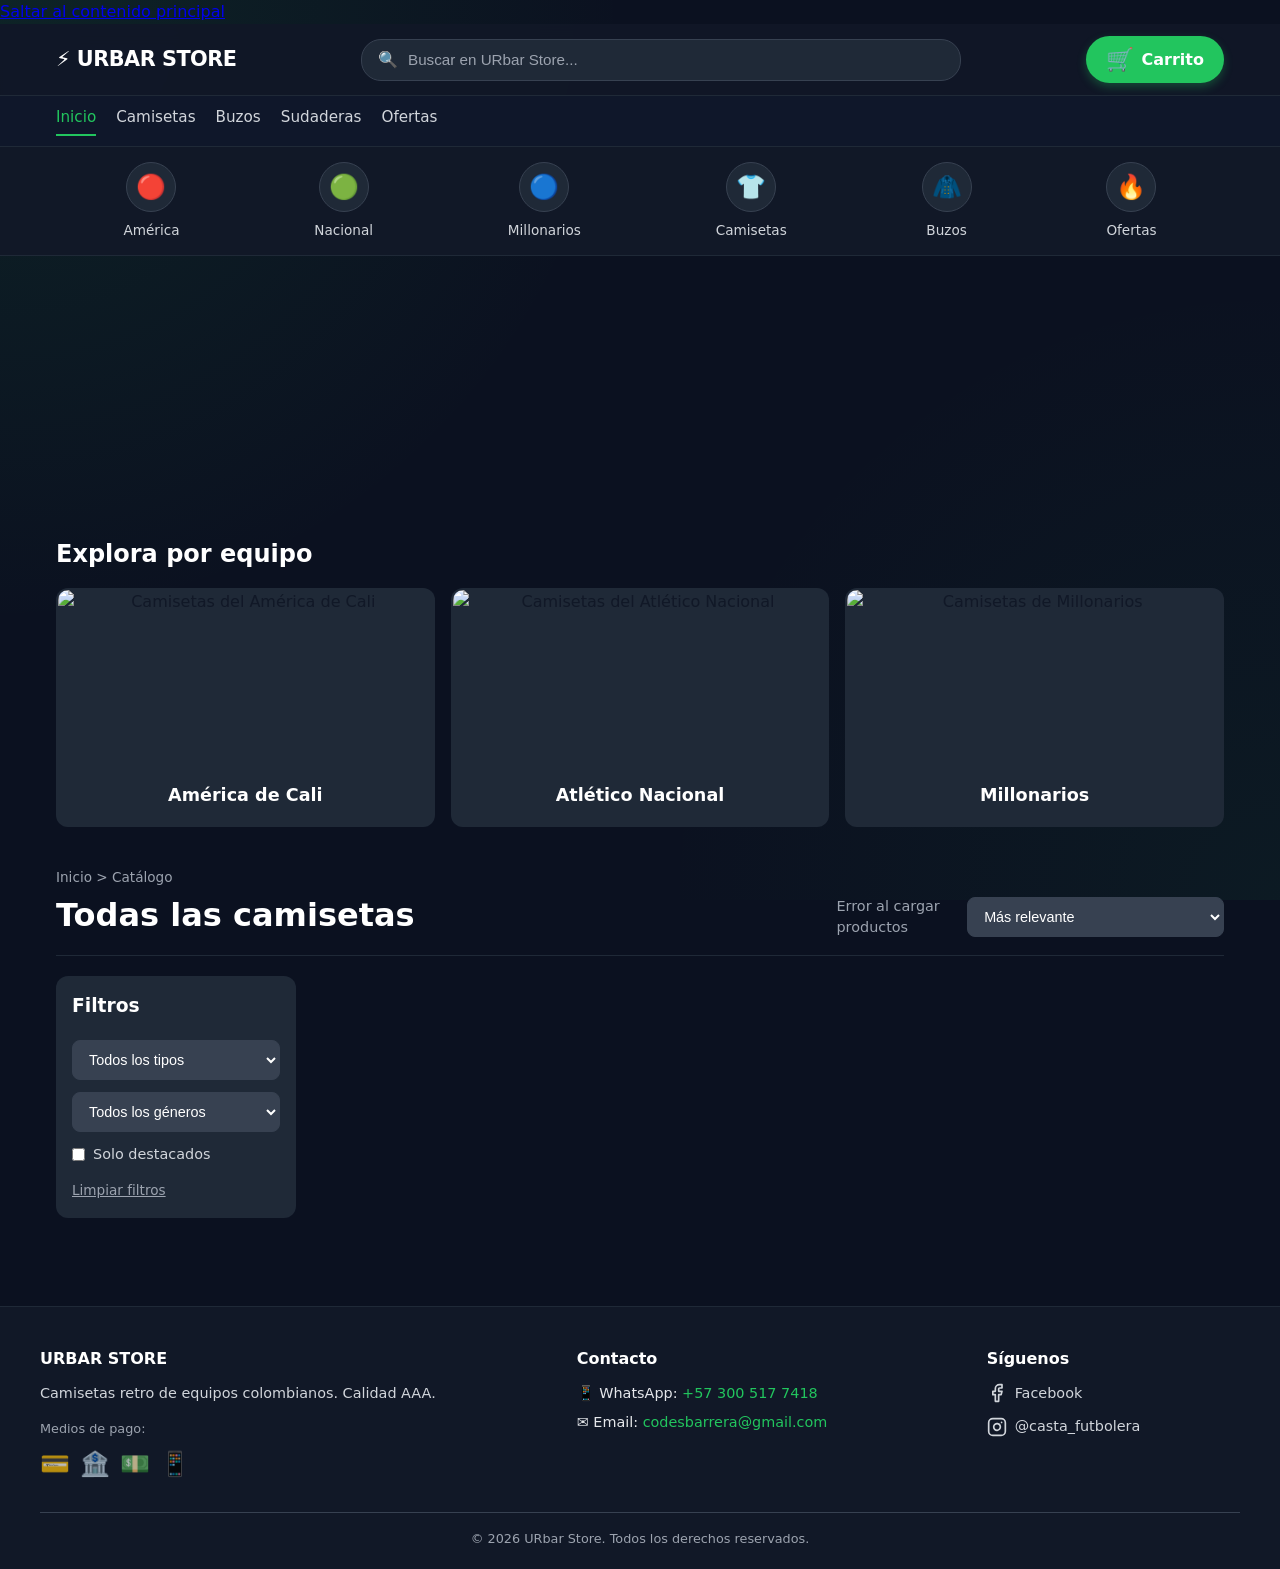
==== index.html @ 1687a692 "Update index.html" ====
<!DOCTYPE html>
<html lang="es-CO">
<head>
  <meta charset="UTF-8" />
  
  <!-- ==================== VERIFICACIÓN DE GOOGLE ==================== -->
  <meta name="google-site-verification" content="2T6QfW7rfebdwu7hLj80UUCib_s5D6HuApVI69chHjA" />
  <meta name="viewport" content="width=device-width, initial-scale=1.0" />

  <!-- ==================== SEO PRIMARIO ==================== -->
  <title>Camisetas Retro y Nuevas de Fútbol | URbar Store</title>
  <meta name="description" content="Compra camisetas retro, buzos y sudaderas de América de Cali, Atlético Nacional y Millonarios. Calidad AAA, envíos a toda Colombia. Pide fácil y rápido." />
  <meta name="keywords" content="camisetas retro, camisetas de fútbol, América de Cali, Atlético Nacional, Millonarios, buzos, sudaderas, Colombia, calidad AAA" />
  <meta name="author" content="URbar Store" />
  <meta name="robots" content="index, follow, max-image-preview:large, max-snippet:-1" />
  <meta name="language" content="Spanish" />
  <link rel="canonical" href="https://distribuidora-urbar.vercel.app/" />

  <!-- ==================== OPEN GRAPH (WhatsApp / Facebook) ==================== -->
  <meta property="og:type" content="website" />
  <meta property="og:site_name" content="URbar Store" />
  <meta property="og:title" content="Camisetas Retro y Nuevas de Fútbol | URbar Store" />
  <meta property="og:description" content="Camisetas retro, buzos y sudaderas de los equipos colombianos. Calidad AAA y envíos a todo el país." />
  <meta property="og:image" content="https://i.postimg.cc/B6NzhDjp/Pasion-deportiva-en-verde-neon.png" />
  <meta property="og:image:width" content="1200" />
  <meta property="og:image:height" content="630" />
  <meta property="og:url" content="https://distribuidora-urbar.vercel.app/" />
  <meta property="og:locale" content="es_CO" />

  <!-- ==================== TEMA / FAVICON ==================== -->
  <meta name="theme-color" content="#0b1120" />
  <link rel="icon" href="data:image/svg+xml,<svg xmlns=%22http://www.w3.org/2000/svg%22 viewBox=%220 0 100 100%22><text y=%22.9em%22 font-size=%2290%22>👕</text></svg>" />
  <link rel="apple-touch-icon" href="data:image/svg+xml,<svg xmlns=%22http://www.w3.org/2000/svg%22 viewBox=%220 0 100 100%22><text y=%22.9em%22 font-size=%2290%22>👕</text></svg>" />

  <!-- ==================== PRECONNECT (Rendimiento) ==================== -->
  <link rel="preconnect" href="https://script.google.com" />
  <link rel="preconnect" href="https://i.postimg.cc" />
  
  <link rel="stylesheet" href="styles.css" />

  <!-- ==================== DATOS ESTRUCTURADOS: TIENDA ==================== -->
  <script type="application/ld+json">
  {
    "@context": "https://schema.org",
    "@type": "OnlineStore",
    "name": "URbar Store",
    "description": "Camisetas retro, buzos y sudaderas de los principales equipos de fútbol colombiano.",
    "url": "https://distribuidora-urbar.vercel.app/",
    "image": "https://i.postimg.cc/B6NzhDjp/Pasion-deportiva-en-verde-neon.png",
    "priceRange": "$$",
    "areaServed": { "@type": "Country", "name": "Colombia" },
    "currenciesAccepted": "COP",
    "paymentAccepted": "Efectivo, Transferencia bancaria, Pago contra entrega",
    "sameAs": [
      "https://www.facebook.com/profile.php?id=61596004091104",
      "https://www.instagram.com/casta_futbolera/"
    ]
  }
  </script>
</head>
<body>

  <a class="skip-link" href="#main">Saltar al contenido principal</a>

  <!-- ==================== MENÚ SUPERIOR ==================== -->
  <header class="top-nav">
    <div class="nav-container">
      <div class="nav-logo" onclick="showCatalog()" style="cursor: pointer;">
        <h1>⚡ URBAR STORE</h1>
      </div>
      
      <div class="nav-search">
        <span class="search-icon">🔍</span>
        <input type="search" id="searchInput" placeholder="Buscar en URbar Store..." />
      </div>

      <button id="cartBtn" class="nav-cart-btn" aria-label="Abrir carrito">
        <span style="font-size: 1.4rem;">🛒</span> 
        <span>Carrito</span> 
        <span id="cartCount" class="cart-count hidden">0</span>
      </button>
    </div>
    
    <div class="sub-nav">
      <div class="sub-nav-container">
        <a href="#" class="nav-link active" data-filter="inicio">Inicio</a>
        <a href="#" class="nav-link" data-filter="camiseta">Camisetas</a>
        <a href="#" class="nav-link" data-filter="buso">Buzos</a>
        <a href="#" class="nav-link" data-filter="sudadera">Sudaderas</a>
        <a href="#" class="nav-link" data-filter="ofertas">Ofertas</a>
      </div>
    </div>
  </header>

  <!-- ==================== BARRA DE ACCESOS RÁPIDOS ==================== -->
  <div class="quick-access-bar">
    <div class="quick-access-container">
      <div class="qa-item" onclick="filterByEquipo('america')"><div class="qa-icon">🔴</div><span>América</span></div>
      <div class="qa-item" onclick="filterByEquipo('nacional')"><div class="qa-icon">🟢</div><span>Nacional</span></div>
      <div class="qa-item" onclick="filterByEquipo('millonarios')"><div class="qa-icon">🔵</div><span>Millonarios</span></div>
      <div class="qa-item" onclick="document.querySelector('[data-filter=\'camiseta\']').click()"><div class="qa-icon">👕</div><span>Camisetas</span></div>
      <div class="qa-item" onclick="document.querySelector('[data-filter=\'buso\']').click()"><div class="qa-icon">🧥</div><span>Buzos</span></div>
      <div class="qa-item" onclick="document.querySelector('[data-filter=\'ofertas\']').click()"><div class="qa-icon">🔥</div><span>Ofertas</span></div>
    </div>
  </div>

  <!-- ==================== BANNER ==================== -->
  <section class="hero-banner" style="background-image: url('https://i.postimg.cc/B6NzhDjp/Pasion-deportiva-en-verde-neon.png');"></section>

  <!-- ==================== VISTA 1: CATÁLOGO ==================== -->
  <main id="catalogView" class="main-content">
    <section class="categories-section">
      <h2 class="main-title">Explora por equipo</h2>
      <div class="categories-grid">
        <div class="category-card" onclick="filterByEquipo('america')">
          <img src="https://i.postimg.cc/Cx9Xn01L/Whats-App-Image-2026-10-30-at-10-43-16.jpg" alt="Camisetas del América de Cali" />
          <h3>América de Cali</h3>
        </div>
        <div class="category-card" onclick="filterByEquipo('nacional')">
          <img src="https://i.postimg.cc/fyfkJZhR/7e482a49-d71b-4d64-9766-f21a5d4f8efa.jpg" alt="Camisetas del Atlético Nacional" />
          <h3>Atlético Nacional</h3>
        </div>
        <div class="category-card" onclick="filterByEquipo('millonarios')">
          <img src="https://i.postimg.cc/RF6ynLcC/Whats-App-Image-2026-11-04-at-10-44-55.jpg" alt="Camisetas de Millonarios" />
          <h3>Millonarios</h3>
        </div>
      </div>
    </section>

    <div class="catalog-header" id="catalog-anchor">
      <div>
        <p class="breadcrumbs">Inicio > Catálogo</p>
        <h2 class="catalog-title">Todas las camisetas</h2>
      </div>
      <div class="catalog-toolbar">
        <p id="resultsCount" class="results-count">Cargando productos...</p>
        <select id="ordenFilter" class="input sort-select" aria-label="Ordenar productos">
          <option value="none">Más relevante</option>
          <option value="asc">Precio: menor a mayor</option>
          <option value="desc">Precio: mayor a menor</option>
        </select>
      </div>
    </div>

    <div class="catalog-layout">
      <aside class="filters-sidebar">
        <h3>Filtros</h3>
        <select id="tipoFilter" class="input" aria-label="Filtrar por tipo"><option value="">Todos los tipos</option></select>
        <select id="generoFilter" class="input" aria-label="Filtrar por género"><option value="">Todos los géneros</option></select>
        <label class="checkbox-label"><input type="checkbox" id="destacadosFilter" /> Solo destacados</label>
        <button id="clearFilters" class="link-btn">Limpiar filtros</button>
      </aside>

      <section class="products-section">
        <div id="productsGrid" class="products-grid"></div>
        <p id="emptyMessage" class="empty-message hidden">No hay productos que coincidan.</p>
      </section>
    </div>
  </main>

  <!-- ==================== VISTA 2: DETALLE DEL PRODUCTO ==================== -->
  <main id="productDetailView" class="main-content hidden">
    <div class="breadcrumbs" style="margin-bottom: 20px;">
      <a href="#" onclick="showCatalog(event)" style="color: #22c55e; text-decoration: none;">Inicio</a> > Catálogo > <span id="detailBreadcrumb">Producto</span>
    </div>

    <div class="product-detail-layout">
      <aside class="detail-suggestions">
        <h3 class="suggestions-title">También te puede gustar</h3>
        <div id="suggestionsList"></div>
        <button class="link-btn" onclick="showCatalog(event)" style="margin-top: 10px; width: 100%; text-align: center;">← Volver al catálogo</button>
      </aside>

      <div class="detail-image-container">
        <img id="detailImage" src="" alt="Producto" />
      </div>

      <div class="detail-info">
        <p class="detail-meta" id="detailMeta">Equipo · Tipo</p>
        <h1 class="detail-title" id="detailTitle">Nombre del Producto</h1>
        <p class="detail-price" id="detailPrice">$0</p>
        
        <hr class="divider" />
        
        <div class="detail-options">
          <p class="option-label">Elige tu talla:</p>
          <div id="detailSizes" class="tallas"></div>
        </div>

        <div class="detail-specs">
          <p><strong>Calidad:</strong> <span id="detailQuality">-</span></p>
          <p><strong>Género:</strong> <span id="detailGender">-</span></p>
          <p><strong>Disponibilidad:</strong> <span id="detailStock">-</span></p>
        </div>

        <button id="detailAddBtn" class="btn-primary" style="padding: 16px; font-size: 1.1rem; margin-top: 20px;">
          Agregar al carrito 🛒
        </button>
      </div>
    </div>
  </main>

  <!-- ==================== FOOTER ==================== -->
  <footer class="site-footer">
    <div class="footer-inner">
      <div class="footer-col">
        <h2 class="footer-title">URBAR STORE</h2>
        <p>Camisetas retro de equipos colombianos. Calidad AAA.</p>
        <div class="payment-methods">
          <p style="margin-top: 15px; font-size: 0.8rem; color: #9ca3af;">Medios de pago:</p>
          <div class="payment-icons">
            <span title="Tarjeta de Crédito">💳</span> 
            <span title="Transferencia">🏦</span> 
            <span title="Efectivo">💵</span> 
            <span title="Nequi / Daviplata">📱</span>
          </div>
        </div>
      </div>
      
      <div class="footer-col">
        <h2 class="footer-title">Contacto</h2>
        <ul class="footer-list">
          <li>📱 WhatsApp: <a href="https://wa.me/573005177418" target="_blank">+57 300 517 7418</a></li>
          <li>✉️ Email: <a href="mailto:codesbarrera@gmail.com">codesbarrera@gmail.com</a></li>
        </ul>
      </div>

      <div class="footer-col">
        <h2 class="footer-title">Síguenos</h2>
        <div class="social-links">
          <a href="https://www.facebook.com/profile.php?id=61596004091104" target="_blank" rel="noopener noreferrer">
            <svg viewBox="0 0 24 24" width="20" height="20" stroke="currentColor" stroke-width="2" fill="none" stroke-linecap="round" stroke-linejoin="round"><path d="M18 2h-3a5 5 0 0 0-5 5v3H7v4h3v8h4v-8h3l1-4h-4V7a1 1 0 0 1 1-1h3z"></path></svg>
            Facebook
          </a>
          <a href="https://www.instagram.com/casta_futbolera/" target="_blank" rel="noopener noreferrer">
            <svg viewBox="0 0 24 24" width="20" height="20" stroke="currentColor" stroke-width="2" fill="none" stroke-linecap="round" stroke-linejoin="round"><rect x="2" y="2" width="20" height="20" rx="5" ry="5"></rect><path d="M16 11.37A4 4 0 1 1 12.63 8 4 4 0 0 1 16 11.37z"></path><line x1="17.5" y1="6.5" x2="17.51" y2="6.5"></line></svg>
            @casta_futbolera
          </a>
        </div>
      </div>
    </div>
    <p class="footer-copy">© <span id="footerYear"></span> URbar Store. Todos los derechos reservados.</p>
  </footer>

  <!-- ==================== CARRITO (DRAWER) ==================== -->
  <div id="cartOverlay" class="cart-overlay hidden"></div>
  <aside id="cartDrawer" class="cart-drawer hidden" role="dialog" aria-modal="true">
    <header class="cart-header">
      <h2 id="cartTitle">Tu carrito</h2>
      <button id="closeCart" class="close-btn" aria-label="Cerrar">×</button>
    </header>

    <div id="cartView" class="cart-view">
      <div id="cartItems" class="cart-items"></div>
      <footer class="cart-footer">
        <div class="cart-total"><span>Total</span><span id="cartTotal">$0</span></div>
        <button id="goCheckout" class="btn-primary">Continuar al checkout</button>
      </footer>
    </div>

    <form id="checkoutView" class="checkout-view hidden">
      <div class="checkout-fields">
        <input type="text" id="cliente" placeholder="Nombre completo *" class="input" required />
        <input type="email" id="email" placeholder="Email (Obligatorio) *" class="input" required />
        <input type="tel" id="telefono" placeholder="Teléfono / WhatsApp *" class="input" required />
        <input type="text" id="direccion" placeholder="Dirección *" class="input" required />
        <input type="text" id="ciudad" placeholder="Ciudad" class="input" />
        <p id="checkoutError" class="error-msg hidden"></p>
      </div>
      <footer class="cart-footer">
        <div class="cart-total"><span>Total</span><span id="checkoutTotal">$0</span></div>
        <button type="submit" id="submitOrder" class="btn-success">Confirmar pedido</button>
        <button type="button" id="backToCart" class="link-btn">Volver al carrito</button>
      </footer>
    </form>

    <!-- VISTA DE ÉXITO CON MÉTODOS DE PAGO -->
    <div id="successView" class="success-view hidden" style="justify-content: flex-start; overflow-y: auto;">
      <div class="success-icon" style="margin-top: 20px;">✅</div>
      <p style="font-weight: 600; font-size: 1.1rem;">¡Pedido registrado con éxito!</p>
      
      <!-- CAJA DE PAGO -->
      <div style="background: #f9fafb; border: 1px solid #e5e7eb; border-radius: 8px; padding: 16px; width: 100%; text-align: left; margin: 15px 0;">
        <p style="font-weight: 700; margin-bottom: 10px; color: #111827;">Instrucciones de pago:</p>
        <p style="font-size: 0.9rem; margin-bottom: 15px;">Total a pagar: <strong id="successTotal" style="color: #22c55e; font-size: 1.2rem;">$0</strong></p>
        
        <div style="display: flex; flex-direction: column; gap: 10px; font-size: 0.9rem;">
          <div style="display: flex; justify-content: space-between; align-items: center;">
            <span>💜 Nequi: <strong>300 517 7418</strong></span>
            <button type="button" onclick="copyText('3005177418', this)" style="background: #e5e7eb; padding: 4px 8px; border-radius: 4px; font-size: 0.75rem;">Copiar</button>
          </div>
          <div style="display: flex; justify-content: space-between; align-items: center;">
            <span>❤️ Daviplata: <strong>300 517 7418</strong></span>
            <button type="button" onclick="copyText('3005177418', this)" style="background: #e5e7eb; padding: 4px 8px; border-radius: 4px; font-size: 0.75rem;">Copiar</button>
          </div>
          <div style="display: flex; justify-content: space-between; align-items: center;">
            <span>🏦 Bancolombia Ahorros: <strong>123-456789-00</strong></span>
            <button type="button" onclick="copyText('12345678900', this)" style="background: #e5e7eb; padding: 4px 8px; border-radius: 4px; font-size: 0.75rem;">Copiar</button>
          </div>
        </div>
        <p style="font-size: 0.8rem; color: #6b7280; margin-top: 15px; text-align: center;">Envía el comprobante por WhatsApp para coordinar el envío.</p>
      </div>
      
      <a id="whatsappReceiptBtn" href="#" target="_blank" class="btn-success" style="text-align: center; text-decoration: none; display: block; margin-bottom: 10px; background-color: #25D366;">📲 Enviar comprobante por WhatsApp</a>
      <button id="continueShopping" class="btn-primary">Seguir comprando</button>
    </div>
  </aside>

  <script src="app.js"></script>
</body>
</html>
---- styles.css ----
/* ========== RESET Y FONDO OSCURO ========== */
* { box-sizing: border-box; margin: 0; padding: 0; }
body {
  font-family: system-ui, -apple-system, "Segoe UI", Roboto, sans-serif;
  background-color: #0b1120;
  background-image: 
    radial-gradient(circle at 0% 0%, rgba(34, 197, 94, 0.1) 0%, transparent 40%),
    radial-gradient(circle at 100% 100%, rgba(34, 197, 94, 0.05) 0%, transparent 40%);
  background-attachment: fixed; color: #111827; line-height: 1.5; overflow-x: hidden;
}
img { display: block; max-width: 100%; }
button { font-family: inherit; cursor: pointer; border: none; background: none; }
.hidden { display: none !important; }

/* ========== MENÚ SUPERIOR ========== */
.top-nav { background: rgba(17, 24, 39, 0.95); backdrop-filter: blur(10px); position: sticky; top: 0; z-index: 30; border-bottom: 1px solid #1f2937; }
.nav-container { max-width: 1200px; margin: 0 auto; padding: 12px 16px; display: flex; align-items: center; justify-content: space-between; gap: 20px; }
.nav-logo h1 { color: #fff; font-size: 1.3rem; font-weight: 900; white-space: nowrap; letter-spacing: -0.5px; }
.nav-search { flex: 1; max-width: 600px; background: #1f2937; border-radius: 20px; display: flex; align-items: center; padding: 8px 16px; border: 1px solid #374151; transition: border 0.3s; }
.nav-search:focus-within { border-color: #22c55e; }
.nav-search input { background: transparent; border: none; color: #fff; width: 100%; padding-left: 10px; outline: none; font-size: 0.95rem; }
.nav-search input::placeholder { color: #9ca3af; }
.nav-cart-btn { background: #22c55e; color: #fff; padding: 10px 20px; border-radius: 30px; font-weight: 700; font-size: 1rem; position: relative; display: flex; align-items: center; gap: 8px; transition: all 0.3s; box-shadow: 0 4px 10px rgba(34, 197, 94, 0.3); }
.nav-cart-btn:hover { background: #16a34a; transform: translateY(-2px) scale(1.02); }
.cart-count { position: absolute; top: -8px; right: -8px; background: #dc2626; color: #fff; font-size: 0.8rem; width: 22px; height: 22px; border-radius: 50%; display: flex; align-items: center; justify-content: center; border: 2px solid #111827; }

.sub-nav { border-top: 1px solid #1f2937; background: #0f172a; }
.sub-nav-container { max-width: 1200px; margin: 0 auto; padding: 10px 16px; display: flex; gap: 20px; overflow-x: auto; white-space: nowrap; }
.sub-nav a { color: #d1d5db; text-decoration: none; font-size: 0.95rem; font-weight: 500; transition: color 0.2s; padding-bottom: 5px; border-bottom: 2px solid transparent; cursor: pointer; }
.sub-nav a:hover { color: #22c55e; }
.sub-nav a.active { color: #22c55e; border-bottom-color: #22c55e; }

/* ========== BARRA DE ACCESOS RÁPIDOS ========== */
.quick-access-bar { background: #111827; border-bottom: 1px solid #1f2937; padding: 15px 0; }
.quick-access-container { max-width: 1200px; margin: 0 auto; display: flex; justify-content: space-around; padding: 0 16px; overflow-x: auto; }
.qa-item { display: flex; flex-direction: column; align-items: center; gap: 8px; cursor: pointer; transition: transform 0.2s; }
.qa-item:hover { transform: translateY(-3px); }
.qa-icon { width: 50px; height: 50px; background: #1f2937; border-radius: 50%; display: flex; align-items: center; justify-content: center; font-size: 1.5rem; border: 1px solid #374151; }
.qa-item:hover .qa-icon { border-color: #22c55e; box-shadow: 0 0 10px rgba(34,197,94,0.3); }
.qa-item span { color: #d1d5db; font-size: 0.85rem; font-weight: 500; }

/* ========== BANNER ========== */
.hero-banner { width: 100%; height: 250px; background-size: cover; background-position: center; margin-bottom: 30px; }
@media (max-width: 768px) { .hero-banner { height: 150px; } }

/* ========== LAYOUT PRINCIPAL ========== */
.main-content { max-width: 1200px; margin: 0 auto; padding: 0 16px 40px; }
.main-title { color: #fff; font-size: 1.5rem; font-weight: 800; margin-bottom: 16px; }

/* ========== CATEGORÍAS Y CATÁLOGO ========== */
.categories-section { margin-bottom: 40px; }
.categories-grid { display: grid; grid-template-columns: repeat(auto-fit, minmax(200px, 1fr)); gap: 16px; }
.category-card { background: #1f2937; border-radius: 12px; overflow: hidden; cursor: pointer; text-align: center; padding-bottom: 16px; transition: transform 0.3s, border 0.3s; border: 2px solid transparent; }
.category-card:hover { transform: translateY(-5px); border-color: #22c55e; }
.category-card img { width: 100%; height: 180px; object-fit: cover; }
.category-card h3 { color: #fff; margin-top: 12px; font-size: 1.1rem; }

.catalog-header { display: flex; justify-content: space-between; align-items: flex-end; margin-bottom: 20px; border-bottom: 1px solid #1f2937; padding-bottom: 16px; flex-wrap: wrap; gap: 16px; }
.breadcrumbs { color: #9ca3af; font-size: 0.85rem; margin-bottom: 4px; }
.catalog-title { color: #fff; font-size: 2rem; font-weight: 800; }
.catalog-toolbar { display: flex; align-items: center; gap: 16px; }
.results-count { color: #9ca3af; font-size: 0.9rem; }
.sort-select { width: auto; cursor: pointer; padding: 8px 12px; }

.catalog-layout { display: grid; grid-template-columns: 1fr; gap: 24px; }
@media (min-width: 1024px) { .catalog-layout { grid-template-columns: 240px 1fr; } }
.filters-sidebar { background: #1f2937; border-radius: 12px; padding: 16px; display: flex; flex-direction: column; gap: 12px; align-self: start; position: sticky; top: 100px; }
.filters-sidebar h3 { color: #fff; margin-bottom: 8px; }
.input { width: 100%; border: 1px solid #374151; border-radius: 8px; padding: 10px 12px; font-size: 0.9rem; background: #374151; color: #fff; transition: border-color 0.3s; }
.input:focus { outline: none; border-color: #22c55e; }
.checkbox-label { display: flex; align-items: center; gap: 8px; font-size: 0.9rem; color: #d1d5db; }
.link-btn { color: #9ca3af; text-decoration: underline; font-size: 0.85rem; text-align: left; padding: 4px 0; transition: color 0.2s; background: none; border: none; cursor: pointer; }
.link-btn:hover { color: #22c55e; }

/* ========== TARJETAS DE PRODUCTO ========== */
.products-grid { display: grid; grid-template-columns: repeat(auto-fill, minmax(220px, 1fr)); gap: 20px; }
.product-card { background: #ffffff; border-radius: 12px; overflow: hidden; box-shadow: 0 4px 6px rgba(0, 0, 0, 0.2); display: flex; flex-direction: column; transition: transform 0.3s ease, box-shadow 0.3s ease; opacity: 0; animation: slideUpFade 0.5s ease forwards; cursor: pointer; }
@keyframes slideUpFade { from { opacity: 0; transform: translateY(30px); } to { opacity: 1; transform: translateY(0); } }
.product-card:hover { transform: translateY(-5px); box-shadow: 0 12px 20px rgba(34, 197, 94, 0.2); }
.product-image-wrap { position: relative; aspect-ratio: 1 / 1; background: #f3f4f6; overflow: hidden; }
.product-image-wrap img { width: 100%; height: 100%; object-fit: cover; transition: transform 0.5s ease, filter 0.3s ease; }
.product-card:hover .product-image-wrap img { transform: scale(1.08); filter: brightness(92%); } /* Efecto robado de Falabella */

.badge { position: absolute; top: 8px; font-size: 0.7rem; font-weight: 700; padding: 4px 8px; border-radius: 6px; z-index: 2; }
.badge-destacado { left: 8px; background: #facc15; color: #111827; }
.badge-agotado { right: 8px; background: #dc2626; color: #fff; }
.product-body { padding: 14px; display: flex; flex-direction: column; gap: 8px; flex: 1; }
.product-meta { font-size: 0.7rem; text-transform: uppercase; letter-spacing: 0.03em; color: #6b7280; }
.product-name { font-weight: 600; font-size: 1rem; display: -webkit-box; -webkit-line-clamp: 2; -webkit-box-orient: vertical; overflow: hidden; }
.product-price { font-size: 1.1rem; font-weight: 800; color: #111827; }
.tallas { display: flex; flex-wrap: wrap; gap: 6px; }
.talla-btn { font-size: 0.75rem; padding: 6px 12px; border: 1px solid #d1d5db; border-radius: 6px; background: #fff; transition: all 0.2s ease; color: #111; }
.talla-btn:hover { border-color: #111827; transform: scale(1.05); }
.talla-btn.selected { background: #111827; color: #fff; border-color: #111827; transform: scale(1.05); }
.add-btn { margin-top: auto; background: #111827; color: #fff; padding: 10px; border-radius: 8px; font-weight: 600; transition: all 0.3s ease; }
.add-btn:hover:not(:disabled) { background: #22c55e; transform: translateY(-2px); box-shadow: 0 4px 12px rgba(34, 197, 94, 0.4); }
.add-btn:disabled { background: #d1d5db; cursor: not-allowed; }

/* ========== SKELETON ========== */
.skeleton-card { background: #1f2937; border-radius: 12px; overflow: hidden; height: 350px; position: relative; }
.skeleton-card::after { content: ""; position: absolute; inset: 0; background: linear-gradient(90deg, transparent, rgba(255,255,255,0.05), transparent); animation: shimmer 1.5s infinite; }
@keyframes shimmer { 100% { transform: translateX(100%); } }

/* ========== VISTA DE DETALLE ========== */
.product-detail-layout { display: grid; grid-template-columns: 1fr; gap: 30px; background: #fff; border-radius: 16px; padding: 24px; box-shadow: 0 10px 30px rgba(0,0,0,0.5); }
@media (min-width: 900px) { .product-detail-layout { grid-template-columns: 200px 1fr 350px; } }
.detail-suggestions { display: flex; flex-direction: column; gap: 12px; }
.suggestions-title { font-size: 0.9rem; color: #6b7280; margin-bottom: 8px; text-transform: uppercase; letter-spacing: 1px; }
.suggestions-list { display: flex; flex-direction: column; gap: 12px; }
.suggestion-item { display: flex; gap: 10px; cursor: pointer; align-items: center; padding: 6px; border-radius: 8px; border: 1px solid #e5e7eb; transition: all 0.2s; }
.suggestion-item:hover { border-color: #22c55e; background: #f0fdf4; }
.suggestion-item img { width: 50px; height: 50px; object-fit: cover; border-radius: 6px; }
.suggestion-item-info p { font-size: 0.8rem; font-weight: 600; color: #111827; line-height: 1.2; margin-bottom: 2px; display: -webkit-box; -webkit-line-clamp: 2; -webkit-box-orient: vertical; overflow: hidden; }
.suggestion-item-info span { font-size: 0.85rem; color: #22c55e; font-weight: 700; }
.detail-image-container { background: #f9fafb; border-radius: 12px; display: flex; align-items: center; justify-content: center; padding: 20px; position: relative; }
.detail-image-container img { max-width: 100%; max-height: 500px; object-fit: contain; }
.detail-info { display: flex; flex-direction: column; }
.detail-meta { font-size: 0.85rem; color: #6b7280; text-transform: uppercase; letter-spacing: 1px; margin-bottom: 8px; }
.detail-title { font-size: 1.8rem; font-weight: 800; color: #111827; line-height: 1.2; margin-bottom: 12px; }
.detail-price { font-size: 2rem; font-weight: 800; color: #22c55e; margin-bottom: 16px; }
.divider { border: 0; height: 1px; background: #e5e7eb; margin: 16px 0; }
.option-label { font-weight: 600; margin-bottom: 8px; font-size: 0.95rem; }
.detail-specs { margin-top: 20px; font-size: 0.9rem; color: #4b5563; line-height: 1.8; background: #f9fafb; padding: 16px; border-radius: 8px; }
.detail-specs strong { color: #111827; }

/* ========== CARRITO Y MODALES ========== */
.cart-overlay { position: fixed; inset: 0; background: rgba(0, 0, 0, 0.7); backdrop-filter: blur(4px); z-index: 40; }
.cart-drawer { position: fixed; top: 0; right: 0; width: 100%; max-width: 420px; height: 100%; background: #fff; z-index: 50; display: flex; flex-direction: column; box-shadow: -10px 0 30px rgba(0, 0, 0, 0.3); animation: slideInRight 0.3s cubic-bezier(0.4, 0, 0.2, 1); }
@keyframes slideInRight { from { transform: translateX(100%); } to { transform: translateX(0); } }
.cart-header { padding: 16px; border-bottom: 1px solid #e5e7eb; display: flex; justify-content: space-between; align-items: center; }
.close-btn { font-size: 1.75rem; color: #6b7280; transition: transform 0.2s; }
.close-btn:hover { transform: rotate(90deg); color: #dc2626; }
.cart-view, .checkout-view, .success-view { flex: 1; display: flex; flex-direction: column; min-height: 0; }
.cart-items { flex: 1; overflow-y: auto; padding: 16px; display: flex; flex-direction: column; gap: 14px; }
.cart-empty { text-align: center; color: #6b7280; margin-top: 40px; }
.cart-item { display: flex; gap: 12px; padding-bottom: 12px; border-bottom: 1px solid #e5e7eb; }
.cart-item img { width: 64px; height: 64px; border-radius: 8px; object-fit: cover; }
.cart-item-info { flex: 1; display: flex; flex-direction: column; gap: 4px; }
.cart-item-name { font-weight: 500; font-size: 0.9rem; }
.cart-item-meta { font-size: 0.75rem; color: #6b7280; }
.cart-item-controls { display: flex; align-items: center; gap: 8px; margin-top: 4px; }
.qty-btn { width: 26px; height: 26px; border: 1px solid #d1d5db; border-radius: 6px; font-weight: 600; }
.qty-value { min-width: 24px; text-align: center; font-size: 0.9rem; }
.remove-btn { margin-left: auto; color: #dc2626; font-size: 0.8rem; text-decoration: underline; }
.cart-footer { padding: 16px; border-top: 1px solid #e5e7eb; display: flex; flex-direction: column; gap: 10px; background: #f9fafb; }
.cart-total { display: flex; justify-content: space-between; font-weight: 700; font-size: 1.05rem; }
.btn-primary, .btn-success { width: 100%; padding: 12px; border-radius: 10px; font-weight: 600; color: #fff; font-size: 0.95rem; transition: all 0.3s; }
.btn-primary { background: #111827; }
.btn-primary:hover:not(:disabled) { background: #374151; }
.btn-success { background: #16a34a; }
.btn-success:hover:not(:disabled) { background: #15803d; }
.checkout-fields { flex: 1; overflow-y: auto; padding: 16px; display: flex; flex-direction: column; gap: 10px; }
.checkout-fields .input { background: #fff; color: #111827; border-color: #d1d5db; }
.error-msg { color: #dc2626; font-size: 0.85rem; }
.success-view { align-items: center; justify-content: center; padding: 32px; text-align: center; gap: 16px; }
.success-icon { font-size: 3rem; animation: bounce 1s infinite alternate; }
@keyframes bounce { from { transform: translateY(0); } to { transform: translateY(-10px); } }
.toast { position: fixed; bottom: 24px; left: 50%; transform: translateX(-50%); background: #22c55e; color: #fff; padding: 12px 20px; border-radius: 8px; font-weight: 600; font-size: 0.9rem; z-index: 100; box-shadow: 0 4px 15px rgba(34, 197, 94, 0.4); }

/* ========== FOOTER ========== */
.site-footer { background: #111827; color: #e5e7eb; margin-top: 48px; padding: 40px 16px 20px; border-top: 1px solid #1f2937; }
.footer-inner { max-width: 1200px; margin: 0 auto; display: grid; grid-template-columns: 1fr; gap: 30px; }
@media (min-width: 768px) { .footer-inner { grid-template-columns: 2fr 1.5fr 1fr; } }
.footer-title { font-size: 1rem; font-weight: 700; color: #fff; margin-bottom: 12px; }
.footer-col p { font-size: 0.9rem; color: #d1d5db; }
.footer-list { list-style: none; padding: 0; display: flex; flex-direction: column; gap: 8px; font-size: 0.9rem; }
.footer-list a { color: #22c55e; text-decoration: none; transition: color 0.2s; }
.footer-list a:hover { color: #4ade80; text-decoration: underline; }

/* Medios de pago */
.payment-icons { display: flex; gap: 10px; margin-top: 8px; font-size: 1.5rem; }
.payment-icons span { opacity: 0.7; transition: opacity 0.2s; cursor: pointer; }
.payment-icons span:hover { opacity: 1; }

/* Redes Sociales */
.social-links { display: flex; flex-direction: column; gap: 12px; }
.social-links a { display: inline-flex; align-items: center; gap: 8px; color: #d1d5db; text-decoration: none; font-size: 0.9rem; transition: color 0.3s, transform 0.2s; }
.social-links a:hover { color: #22c55e; transform: translateX(3px); }
.social-links svg { width: 20px; height: 20px; }
.footer-copy { max-width: 1200px; margin: 30px auto 0; padding-top: 16px; border-top: 1px solid #374151; font-size: 0.8rem; color: #9ca3af; text-align: center; }
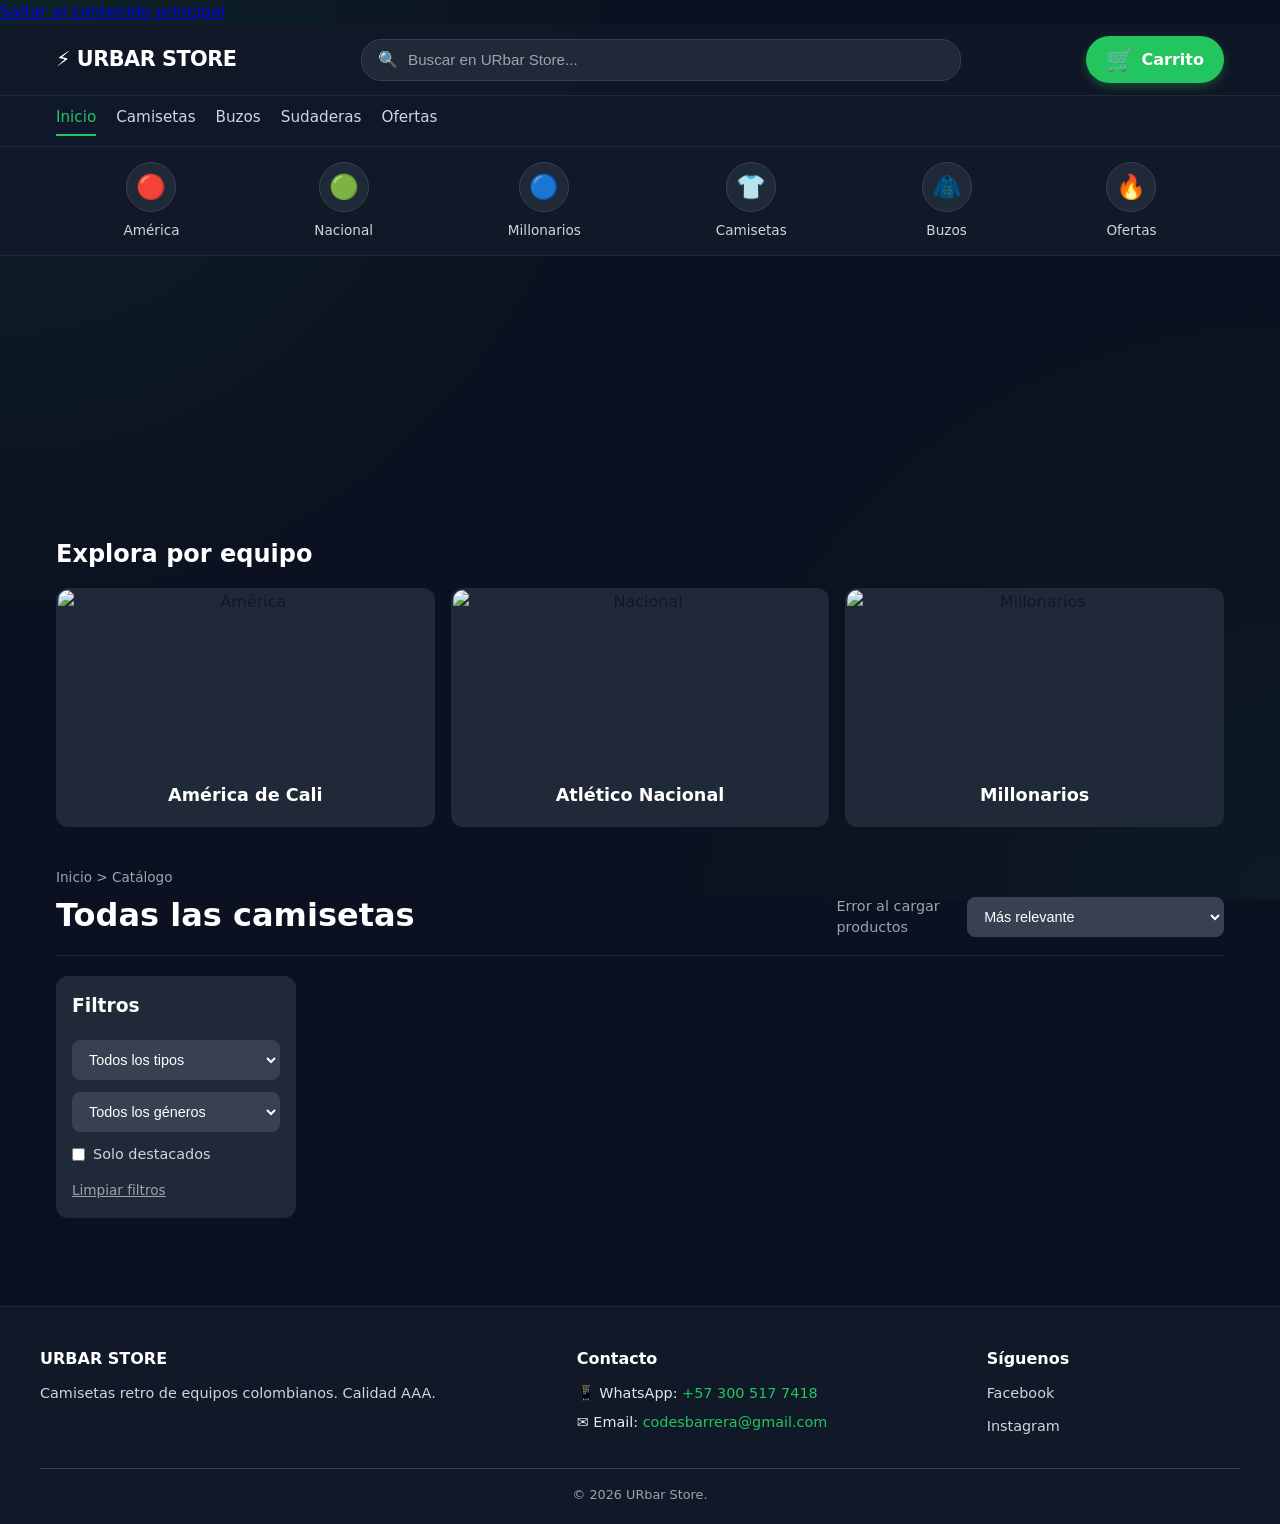
==== commit 35db0d0a: "Update index.html" ====
--- a/index.html
+++ b/index.html
@@ -2,63 +2,51 @@
 <html lang="es-CO">
 <head>
   <meta charset="UTF-8" />
-  
-  <!-- ==================== VERIFICACIÓN DE GOOGLE ==================== -->
   <meta name="google-site-verification" content="2T6QfW7rfebdwu7hLj80UUCib_s5D6HuApVI69chHjA" />
   <meta name="viewport" content="width=device-width, initial-scale=1.0" />
-
-  <!-- ==================== SEO PRIMARIO ==================== -->
   <title>Camisetas Retro y Nuevas de Fútbol | URbar Store</title>
   <meta name="description" content="Compra camisetas retro, buzos y sudaderas de América de Cali, Atlético Nacional y Millonarios. Calidad AAA, envíos a toda Colombia. Pide fácil y rápido." />
-  <meta name="keywords" content="camisetas retro, camisetas de fútbol, América de Cali, Atlético Nacional, Millonarios, buzos, sudaderas, Colombia, calidad AAA" />
-  <meta name="author" content="URbar Store" />
-  <meta name="robots" content="index, follow, max-image-preview:large, max-snippet:-1" />
-  <meta name="language" content="Spanish" />
   <link rel="canonical" href="https://distribuidora-urbar.vercel.app/" />
-
-  <!-- ==================== OPEN GRAPH (WhatsApp / Facebook) ==================== -->
+  
+  <!-- ==================== GOOGLE TAG MANAGER ==================== -->
+  <script>(function(w,d,s,l,i){w[l]=w[l]||[];w[l].push({'gtm.start':
+  new Date().getTime(),event:'gtm.js'});var f=d.getElementsByTagName(s)[0],
+  j=d.createElement(s),dl=l!='dataLayer'?'&l='+l:'';j.async=true;j.src=
+  'https://www.googletagmanager.com/gtm.js?id='+i+dl;f.parentNode.insertBefore(j,f);
+  })(window,document,'script','dataLayer','GTM-NQZ3BSXF');</script>
+  <!-- End Google Tag Manager -->
+
+  <!-- ==================== META PIXEL ==================== -->
+  <script>
+    !function(f,b,e,v,n,t,s)
+    {if(f.fbq)return;n=f.fbq=function(){n.callMethod?
+    n.callMethod.apply(n,arguments):n.queue.push(arguments)};
+    if(!f._fbq)f._fbq=n;n.push=n;n.loaded=!0;n.version='2.0';
+    n.queue=[];t=b.createElement(e);t.async=!0;
+    t.src=v;s=b.getElementsByTagName(e)[0];
+    s.parentNode.insertBefore(t,s)}(window, document,'script',
+    'https://connect.facebook.net/en_US/fbevents.js');
+    fbq('init', 'TU_PIXEL_ID_AQUI'); // <--- Pon tu ID de Meta aquí
+    fbq('track', 'PageView');
+  </script>
+  <noscript><img height="1" width="1" style="display:none"
+    src="https://www.facebook.com/tr?id=TU_PIXEL_ID_AQUI&ev=PageView&noscript=1"
+  /></noscript>
+  <!-- End Meta Pixel Code -->
+
   <meta property="og:type" content="website" />
-  <meta property="og:site_name" content="URbar Store" />
   <meta property="og:title" content="Camisetas Retro y Nuevas de Fútbol | URbar Store" />
-  <meta property="og:description" content="Camisetas retro, buzos y sudaderas de los equipos colombianos. Calidad AAA y envíos a todo el país." />
   <meta property="og:image" content="https://i.postimg.cc/B6NzhDjp/Pasion-deportiva-en-verde-neon.png" />
-  <meta property="og:image:width" content="1200" />
-  <meta property="og:image:height" content="630" />
-  <meta property="og:url" content="https://distribuidora-urbar.vercel.app/" />
-  <meta property="og:locale" content="es_CO" />
-
-  <!-- ==================== TEMA / FAVICON ==================== -->
   <meta name="theme-color" content="#0b1120" />
   <link rel="icon" href="data:image/svg+xml,<svg xmlns=%22http://www.w3.org/2000/svg%22 viewBox=%220 0 100 100%22><text y=%22.9em%22 font-size=%2290%22>👕</text></svg>" />
-  <link rel="apple-touch-icon" href="data:image/svg+xml,<svg xmlns=%22http://www.w3.org/2000/svg%22 viewBox=%220 0 100 100%22><text y=%22.9em%22 font-size=%2290%22>👕</text></svg>" />
-
-  <!-- ==================== PRECONNECT (Rendimiento) ==================== -->
   <link rel="preconnect" href="https://script.google.com" />
-  <link rel="preconnect" href="https://i.postimg.cc" />
-  
   <link rel="stylesheet" href="styles.css" />
-
-  <!-- ==================== DATOS ESTRUCTURADOS: TIENDA ==================== -->
-  <script type="application/ld+json">
-  {
-    "@context": "https://schema.org",
-    "@type": "OnlineStore",
-    "name": "URbar Store",
-    "description": "Camisetas retro, buzos y sudaderas de los principales equipos de fútbol colombiano.",
-    "url": "https://distribuidora-urbar.vercel.app/",
-    "image": "https://i.postimg.cc/B6NzhDjp/Pasion-deportiva-en-verde-neon.png",
-    "priceRange": "$$",
-    "areaServed": { "@type": "Country", "name": "Colombia" },
-    "currenciesAccepted": "COP",
-    "paymentAccepted": "Efectivo, Transferencia bancaria, Pago contra entrega",
-    "sameAs": [
-      "https://www.facebook.com/profile.php?id=61596004091104",
-      "https://www.instagram.com/casta_futbolera/"
-    ]
-  }
-  </script>
 </head>
 <body>
+  <!-- ==================== GOOGLE TAG MANAGER (NOSCRIPT) ==================== -->
+  <noscript><iframe src="https://www.googletagmanager.com/ns.html?id=GTM-NQZ3BSXF"
+  height="0" width="0" style="display:none;visibility:hidden"></iframe></noscript>
+  <!-- End Google Tag Manager (noscript) -->
 
   <a class="skip-link" href="#main">Saltar al contenido principal</a>
 
@@ -92,7 +80,6 @@
     </div>
   </header>
 
-  <!-- ==================== BARRA DE ACCESOS RÁPIDOS ==================== -->
   <div class="quick-access-bar">
     <div class="quick-access-container">
       <div class="qa-item" onclick="filterByEquipo('america')"><div class="qa-icon">🔴</div><span>América</span></div>
@@ -104,24 +91,22 @@
     </div>
   </div>
 
-  <!-- ==================== BANNER ==================== -->
   <section class="hero-banner" style="background-image: url('https://i.postimg.cc/B6NzhDjp/Pasion-deportiva-en-verde-neon.png');"></section>
 
-  <!-- ==================== VISTA 1: CATÁLOGO ==================== -->
   <main id="catalogView" class="main-content">
     <section class="categories-section">
       <h2 class="main-title">Explora por equipo</h2>
       <div class="categories-grid">
         <div class="category-card" onclick="filterByEquipo('america')">
-          <img src="https://i.postimg.cc/Cx9Xn01L/Whats-App-Image-2026-10-30-at-10-43-16.jpg" alt="Camisetas del América de Cali" />
+          <img src="https://i.postimg.cc/Cx9Xn01L/Whats-App-Image-2026-10-30-at-10-43-16.jpg" alt="América" />
           <h3>América de Cali</h3>
         </div>
         <div class="category-card" onclick="filterByEquipo('nacional')">
-          <img src="https://i.postimg.cc/fyfkJZhR/7e482a49-d71b-4d64-9766-f21a5d4f8efa.jpg" alt="Camisetas del Atlético Nacional" />
+          <img src="https://i.postimg.cc/fyfkJZhR/7e482a49-d71b-4d64-9766-f21a5d4f8efa.jpg" alt="Nacional" />
           <h3>Atlético Nacional</h3>
         </div>
         <div class="category-card" onclick="filterByEquipo('millonarios')">
-          <img src="https://i.postimg.cc/RF6ynLcC/Whats-App-Image-2026-11-04-at-10-44-55.jpg" alt="Camisetas de Millonarios" />
+          <img src="https://i.postimg.cc/RF6ynLcC/Whats-App-Image-2026-11-04-at-10-44-55.jpg" alt="Millonarios" />
           <h3>Millonarios</h3>
         </div>
       </div>
@@ -133,8 +118,8 @@
         <h2 class="catalog-title">Todas las camisetas</h2>
       </div>
       <div class="catalog-toolbar">
-        <p id="resultsCount" class="results-count">Cargando productos...</p>
-        <select id="ordenFilter" class="input sort-select" aria-label="Ordenar productos">
+        <p id="resultsCount" class="results-count">Cargando...</p>
+        <select id="ordenFilter" class="input sort-select">
           <option value="none">Más relevante</option>
           <option value="asc">Precio: menor a mayor</option>
           <option value="desc">Precio: mayor a menor</option>
@@ -145,78 +130,51 @@
     <div class="catalog-layout">
       <aside class="filters-sidebar">
         <h3>Filtros</h3>
-        <select id="tipoFilter" class="input" aria-label="Filtrar por tipo"><option value="">Todos los tipos</option></select>
-        <select id="generoFilter" class="input" aria-label="Filtrar por género"><option value="">Todos los géneros</option></select>
+        <select id="tipoFilter" class="input"><option value="">Todos los tipos</option></select>
+        <select id="generoFilter" class="input"><option value="">Todos los géneros</option></select>
         <label class="checkbox-label"><input type="checkbox" id="destacadosFilter" /> Solo destacados</label>
         <button id="clearFilters" class="link-btn">Limpiar filtros</button>
       </aside>
-
       <section class="products-section">
         <div id="productsGrid" class="products-grid"></div>
-        <p id="emptyMessage" class="empty-message hidden">No hay productos que coincidan.</p>
+        <p id="emptyMessage" class="empty-message hidden">No hay productos.</p>
       </section>
     </div>
   </main>
 
-  <!-- ==================== VISTA 2: DETALLE DEL PRODUCTO ==================== -->
   <main id="productDetailView" class="main-content hidden">
     <div class="breadcrumbs" style="margin-bottom: 20px;">
       <a href="#" onclick="showCatalog(event)" style="color: #22c55e; text-decoration: none;">Inicio</a> > Catálogo > <span id="detailBreadcrumb">Producto</span>
     </div>
-
     <div class="product-detail-layout">
       <aside class="detail-suggestions">
         <h3 class="suggestions-title">También te puede gustar</h3>
         <div id="suggestionsList"></div>
-        <button class="link-btn" onclick="showCatalog(event)" style="margin-top: 10px; width: 100%; text-align: center;">← Volver al catálogo</button>
+        <button class="link-btn" onclick="showCatalog(event)" style="margin-top: 10px; width: 100%; text-align: center;">← Volver</button>
       </aside>
-
-      <div class="detail-image-container">
-        <img id="detailImage" src="" alt="Producto" />
-      </div>
-
+      <div class="detail-image-container"><img id="detailImage" src="" alt="Producto" /></div>
       <div class="detail-info">
         <p class="detail-meta" id="detailMeta">Equipo · Tipo</p>
-        <h1 class="detail-title" id="detailTitle">Nombre del Producto</h1>
+        <h1 class="detail-title" id="detailTitle">Producto</h1>
         <p class="detail-price" id="detailPrice">$0</p>
-        
         <hr class="divider" />
-        
-        <div class="detail-options">
-          <p class="option-label">Elige tu talla:</p>
-          <div id="detailSizes" class="tallas"></div>
-        </div>
-
+        <div class="detail-options"><p class="option-label">Elige tu talla:</p><div id="detailSizes" class="tallas"></div></div>
         <div class="detail-specs">
           <p><strong>Calidad:</strong> <span id="detailQuality">-</span></p>
           <p><strong>Género:</strong> <span id="detailGender">-</span></p>
           <p><strong>Disponibilidad:</strong> <span id="detailStock">-</span></p>
         </div>
-
-        <button id="detailAddBtn" class="btn-primary" style="padding: 16px; font-size: 1.1rem; margin-top: 20px;">
-          Agregar al carrito 🛒
-        </button>
+        <button id="detailAddBtn" class="btn-primary" style="padding: 16px; margin-top: 20px;">Agregar al carrito 🛒</button>
       </div>
     </div>
   </main>
 
-  <!-- ==================== FOOTER ==================== -->
   <footer class="site-footer">
     <div class="footer-inner">
       <div class="footer-col">
         <h2 class="footer-title">URBAR STORE</h2>
         <p>Camisetas retro de equipos colombianos. Calidad AAA.</p>
-        <div class="payment-methods">
-          <p style="margin-top: 15px; font-size: 0.8rem; color: #9ca3af;">Medios de pago:</p>
-          <div class="payment-icons">
-            <span title="Tarjeta de Crédito">💳</span> 
-            <span title="Transferencia">🏦</span> 
-            <span title="Efectivo">💵</span> 
-            <span title="Nequi / Daviplata">📱</span>
-          </div>
-        </div>
-      </div>
-      
+      </div>
       <div class="footer-col">
         <h2 class="footer-title">Contacto</h2>
         <ul class="footer-list">
@@ -224,32 +182,23 @@
           <li>✉️ Email: <a href="mailto:codesbarrera@gmail.com">codesbarrera@gmail.com</a></li>
         </ul>
       </div>
-
       <div class="footer-col">
         <h2 class="footer-title">Síguenos</h2>
         <div class="social-links">
-          <a href="https://www.facebook.com/profile.php?id=61596004091104" target="_blank" rel="noopener noreferrer">
-            <svg viewBox="0 0 24 24" width="20" height="20" stroke="currentColor" stroke-width="2" fill="none" stroke-linecap="round" stroke-linejoin="round"><path d="M18 2h-3a5 5 0 0 0-5 5v3H7v4h3v8h4v-8h3l1-4h-4V7a1 1 0 0 1 1-1h3z"></path></svg>
-            Facebook
-          </a>
-          <a href="https://www.instagram.com/casta_futbolera/" target="_blank" rel="noopener noreferrer">
-            <svg viewBox="0 0 24 24" width="20" height="20" stroke="currentColor" stroke-width="2" fill="none" stroke-linecap="round" stroke-linejoin="round"><rect x="2" y="2" width="20" height="20" rx="5" ry="5"></rect><path d="M16 11.37A4 4 0 1 1 12.63 8 4 4 0 0 1 16 11.37z"></path><line x1="17.5" y1="6.5" x2="17.51" y2="6.5"></line></svg>
-            @casta_futbolera
-          </a>
-        </div>
-      </div>
-    </div>
-    <p class="footer-copy">© <span id="footerYear"></span> URbar Store. Todos los derechos reservados.</p>
+          <a href="https://www.facebook.com/profile.php?id=61596004091104" target="_blank">Facebook</a>
+          <a href="https://www.instagram.com/casta_futbolera/" target="_blank">Instagram</a>
+        </div>
+      </div>
+    </div>
+    <p class="footer-copy">© <span id="footerYear"></span> URbar Store.</p>
   </footer>
 
-  <!-- ==================== CARRITO (DRAWER) ==================== -->
   <div id="cartOverlay" class="cart-overlay hidden"></div>
-  <aside id="cartDrawer" class="cart-drawer hidden" role="dialog" aria-modal="true">
+  <aside id="cartDrawer" class="cart-drawer hidden">
     <header class="cart-header">
       <h2 id="cartTitle">Tu carrito</h2>
-      <button id="closeCart" class="close-btn" aria-label="Cerrar">×</button>
+      <button id="closeCart" class="close-btn">×</button>
     </header>
-
     <div id="cartView" class="cart-view">
       <div id="cartItems" class="cart-items"></div>
       <footer class="cart-footer">
@@ -257,7 +206,6 @@
         <button id="goCheckout" class="btn-primary">Continuar al checkout</button>
       </footer>
     </div>
-
     <form id="checkoutView" class="checkout-view hidden">
       <div class="checkout-fields">
         <input type="text" id="cliente" placeholder="Nombre completo *" class="input" required />
@@ -270,35 +218,34 @@
       <footer class="cart-footer">
         <div class="cart-total"><span>Total</span><span id="checkoutTotal">$0</span></div>
         <button type="submit" id="submitOrder" class="btn-success">Confirmar pedido</button>
-        <button type="button" id="backToCart" class="link-btn">Volver al carrito</button>
+        <button type="button" id="backToCart" class="link-btn">Volver</button>
       </footer>
     </form>
 
-    <!-- VISTA DE ÉXITO CON MÉTODOS DE PAGO -->
     <div id="successView" class="success-view hidden" style="justify-content: flex-start; overflow-y: auto;">
       <div class="success-icon" style="margin-top: 20px;">✅</div>
       <p style="font-weight: 600; font-size: 1.1rem;">¡Pedido registrado con éxito!</p>
       
-      <!-- CAJA DE PAGO -->
-      <div style="background: #f9fafb; border: 1px solid #e5e7eb; border-radius: 8px; padding: 16px; width: 100%; text-align: left; margin: 15px 0;">
-        <p style="font-weight: 700; margin-bottom: 10px; color: #111827;">Instrucciones de pago:</p>
-        <p style="font-size: 0.9rem; margin-bottom: 15px;">Total a pagar: <strong id="successTotal" style="color: #22c55e; font-size: 1.2rem;">$0</strong></p>
-        
+      <div style="background: #f0fdf4; border: 2px solid #22c55e; border-radius: 8px; padding: 16px; width: 100%; text-align: center; margin: 15px 0;">
+        <p style="font-weight: 700; margin-bottom: 10px; color: #111827;">Paga seguro con Wompi</p>
+        <p style="font-size: 0.9rem; margin-bottom: 15px;">Total a pagar: <strong id="successTotal" style="color: #16a34a; font-size: 1.2rem;">$0</strong></p>
+        <a id="wompiPayBtn" href="#" target="_blank" class="btn-success" style="background-color: #22c55e; text-decoration: none; text-align: center; display: block; padding: 14px; font-size: 1rem; border-radius: 8px; font-weight: 700;">
+          🔒 Ir a Pagar con Wompi
+        </a>
+      </div>
+
+      <div style="background: #f9fafb; border: 1px solid #e5e7eb; border-radius: 8px; padding: 16px; width: 100%; text-align: left; margin: 10px 0;">
+        <p style="font-weight: 700; margin-bottom: 10px;">O paga por transferencia:</p>
         <div style="display: flex; flex-direction: column; gap: 10px; font-size: 0.9rem;">
           <div style="display: flex; justify-content: space-between; align-items: center;">
-            <span>💜 Nequi: <strong>300 517 7418</strong></span>
-            <button type="button" onclick="copyText('3005177418', this)" style="background: #e5e7eb; padding: 4px 8px; border-radius: 4px; font-size: 0.75rem;">Copiar</button>
+            <span>💜 Nequi: <strong>302 834 5744</strong></span>
+            <button type="button" onclick="copyText('3028345744', this)" style="background: #e5e7eb; padding: 4px 8px; border-radius: 4px; font-size: 0.75rem;">Copiar</button>
           </div>
           <div style="display: flex; justify-content: space-between; align-items: center;">
-            <span>❤️ Daviplata: <strong>300 517 7418</strong></span>
-            <button type="button" onclick="copyText('3005177418', this)" style="background: #e5e7eb; padding: 4px 8px; border-radius: 4px; font-size: 0.75rem;">Copiar</button>
+            <span>❤️ Daviplata: <strong>302 834 5744</strong></span>
+            <button type="button" onclick="copyText('3028345744', this)" style="background: #e5e7eb; padding: 4px 8px; border-radius: 4px; font-size: 0.75rem;">Copiar</button>
           </div>
-          <div style="display: flex; justify-content: space-between; align-items: center;">
-            <span>🏦 Bancolombia Ahorros: <strong>123-456789-00</strong></span>
-            <button type="button" onclick="copyText('12345678900', this)" style="background: #e5e7eb; padding: 4px 8px; border-radius: 4px; font-size: 0.75rem;">Copiar</button>
-          </div>
-        </div>
-        <p style="font-size: 0.8rem; color: #6b7280; margin-top: 15px; text-align: center;">Envía el comprobante por WhatsApp para coordinar el envío.</p>
+        </div>
       </div>
       
       <a id="whatsappReceiptBtn" href="#" target="_blank" class="btn-success" style="text-align: center; text-decoration: none; display: block; margin-bottom: 10px; background-color: #25D366;">📲 Enviar comprobante por WhatsApp</a>
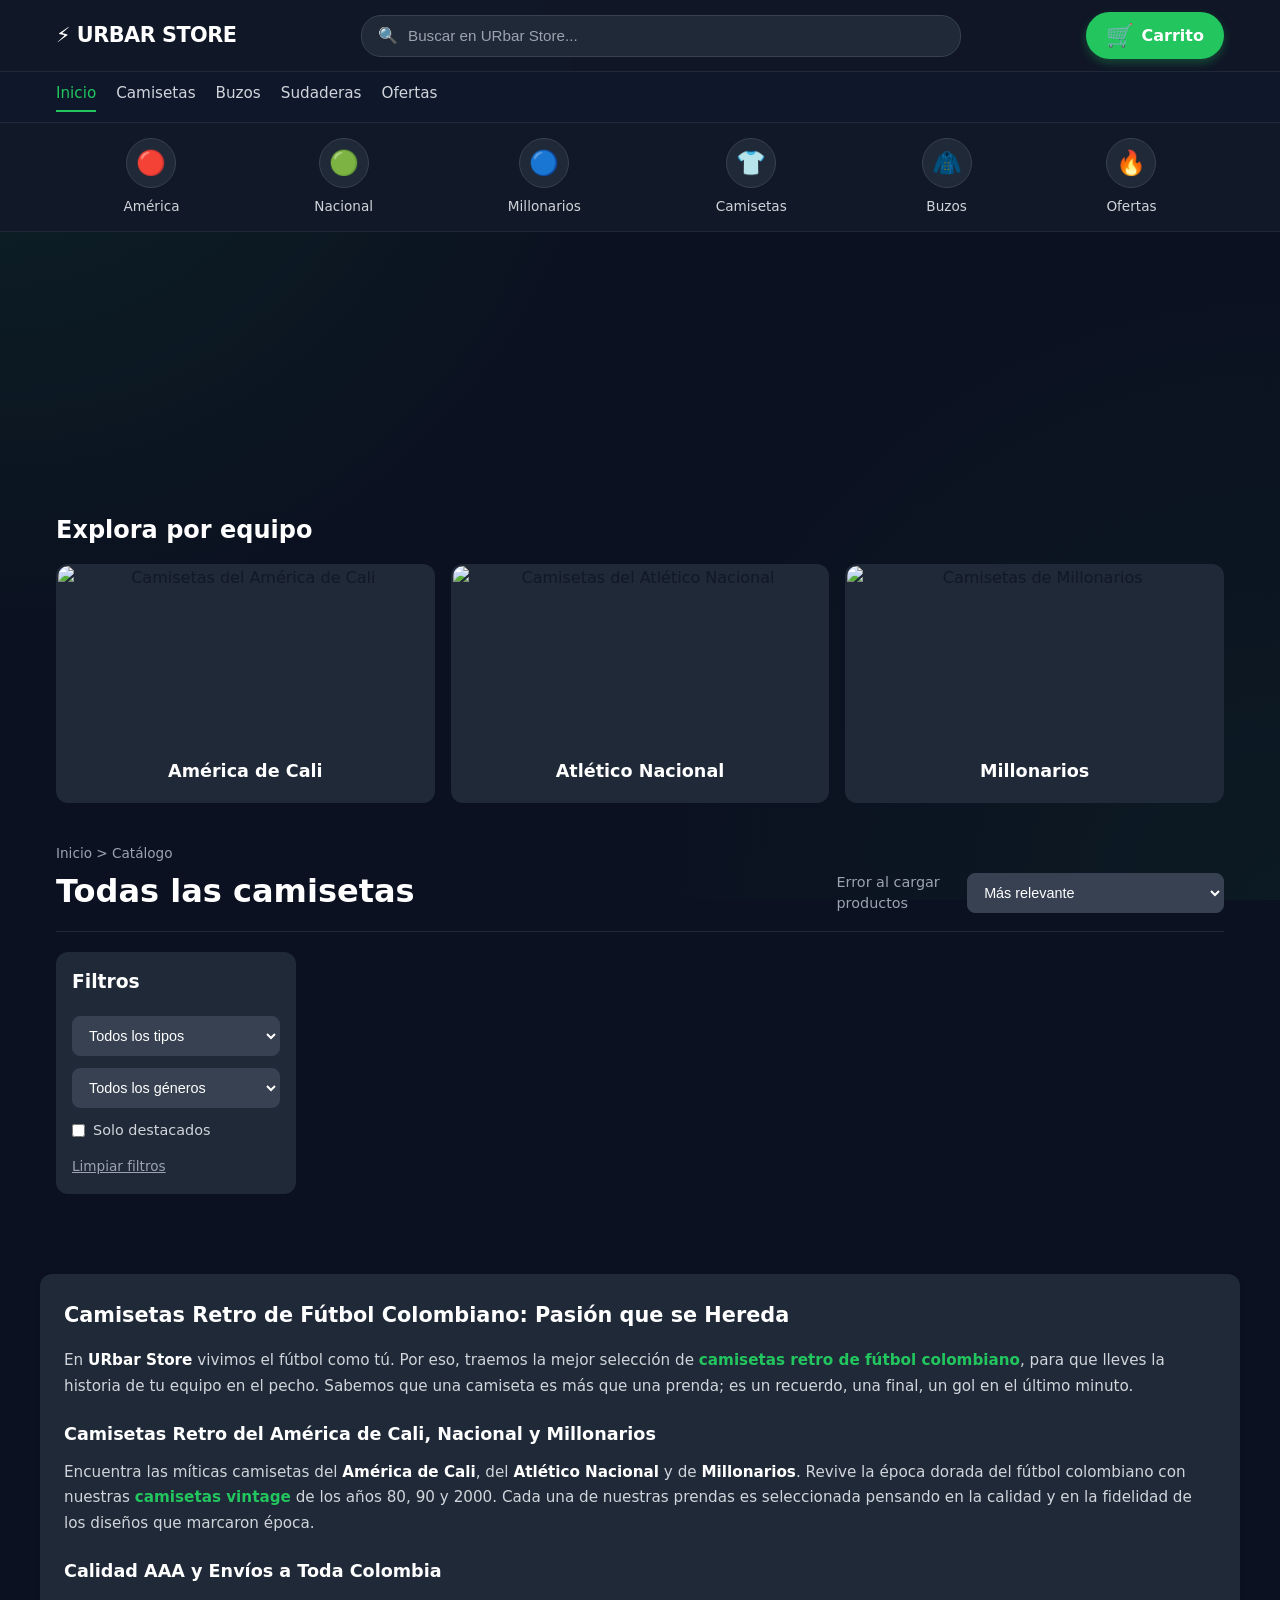
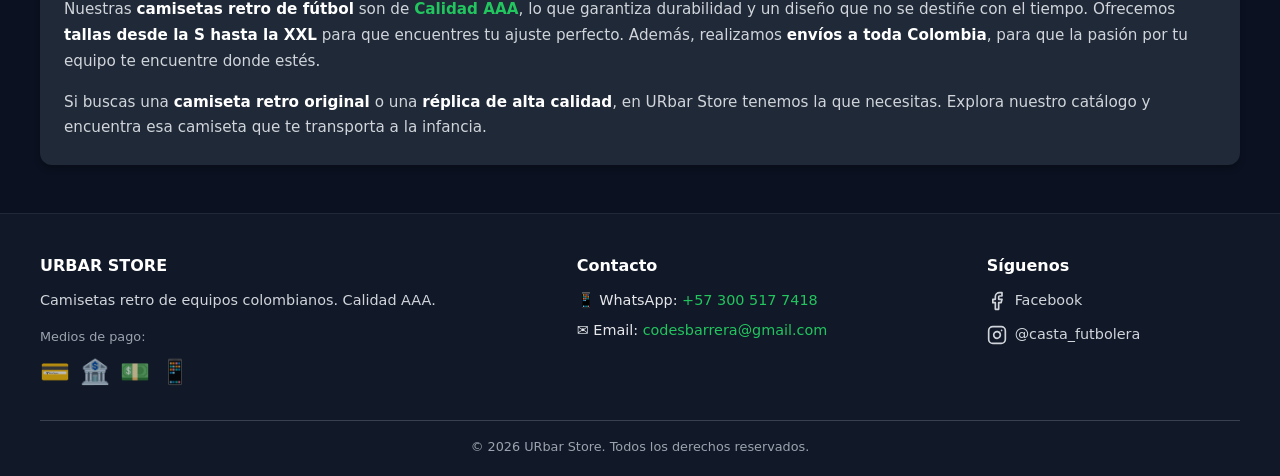
==== commit 79ee8aeb: "Update index.html" ====
--- a/index.html
+++ b/index.html
@@ -2,18 +2,26 @@
 <html lang="es-CO">
 <head>
   <meta charset="UTF-8" />
+  
+  <!-- ==================== VERIFICACIÓN DE GOOGLE ==================== -->
   <meta name="google-site-verification" content="2T6QfW7rfebdwu7hLj80UUCib_s5D6HuApVI69chHjA" />
   <meta name="viewport" content="width=device-width, initial-scale=1.0" />
+
+  <!-- ==================== SEO PRIMARIO ==================== -->
   <title>Camisetas Retro y Nuevas de Fútbol | URbar Store</title>
   <meta name="description" content="Compra camisetas retro, buzos y sudaderas de América de Cali, Atlético Nacional y Millonarios. Calidad AAA, envíos a toda Colombia. Pide fácil y rápido." />
+  <meta name="keywords" content="camisetas retro, camisetas de fútbol, América de Cali, Atlético Nacional, Millonarios, buzos, sudaderas, Colombia, calidad AAA" />
+  <meta name="author" content="URbar Store" />
+  <meta name="robots" content="index, follow, max-image-preview:large, max-snippet:-1" />
+  <meta name="language" content="Spanish" />
   <link rel="canonical" href="https://distribuidora-urbar.vercel.app/" />
-  
+
   <!-- ==================== GOOGLE TAG MANAGER ==================== -->
   <script>(function(w,d,s,l,i){w[l]=w[l]||[];w[l].push({'gtm.start':
   new Date().getTime(),event:'gtm.js'});var f=d.getElementsByTagName(s)[0],
   j=d.createElement(s),dl=l!='dataLayer'?'&l='+l:'';j.async=true;j.src=
   'https://www.googletagmanager.com/gtm.js?id='+i+dl;f.parentNode.insertBefore(j,f);
-  })(window,document,'script','dataLayer','GTM-NQZ3BSXF');</script>
+  })(window,document,'script','dataLayer','GTM-KDV987NN');</script>
   <!-- End Google Tag Manager -->
 
   <!-- ==================== META PIXEL ==================== -->
@@ -26,7 +34,7 @@
     t.src=v;s=b.getElementsByTagName(e)[0];
     s.parentNode.insertBefore(t,s)}(window, document,'script',
     'https://connect.facebook.net/en_US/fbevents.js');
-    fbq('init', 'TU_PIXEL_ID_AQUI'); // <--- Pon tu ID de Meta aquí
+    fbq('init', 'TU_PIXEL_ID_AQUI'); // <--- Pon tu ID de Meta aquí si lo usas
     fbq('track', 'PageView');
   </script>
   <noscript><img height="1" width="1" style="display:none"
@@ -34,17 +42,31 @@
   /></noscript>
   <!-- End Meta Pixel Code -->
 
+  <!-- ==================== OPEN GRAPH (WhatsApp / Facebook) ==================== -->
   <meta property="og:type" content="website" />
+  <meta property="og:site_name" content="URbar Store" />
   <meta property="og:title" content="Camisetas Retro y Nuevas de Fútbol | URbar Store" />
+  <meta property="og:description" content="Camisetas retro, buzos y sudaderas de los equipos colombianos. Calidad AAA y envíos a todo el país." />
   <meta property="og:image" content="https://i.postimg.cc/B6NzhDjp/Pasion-deportiva-en-verde-neon.png" />
+  <meta property="og:image:width" content="1200" />
+  <meta property="og:image:height" content="630" />
+  <meta property="og:url" content="https://distribuidora-urbar.vercel.app/" />
+  <meta property="og:locale" content="es_CO" />
+
+  <!-- ==================== TEMA / FAVICON ==================== -->
   <meta name="theme-color" content="#0b1120" />
   <link rel="icon" href="data:image/svg+xml,<svg xmlns=%22http://www.w3.org/2000/svg%22 viewBox=%220 0 100 100%22><text y=%22.9em%22 font-size=%2290%22>👕</text></svg>" />
+  <link rel="apple-touch-icon" href="data:image/svg+xml,<svg xmlns=%22http://www.w3.org/2000/svg%22 viewBox=%220 0 100 100%22><text y=%22.9em%22 font-size=%2290%22>👕</text></svg>" />
+
+  <!-- ==================== PRECONNECT (Rendimiento) ==================== -->
   <link rel="preconnect" href="https://script.google.com" />
+  <link rel="preconnect" href="https://i.postimg.cc" />
+  
   <link rel="stylesheet" href="styles.css" />
 </head>
 <body>
   <!-- ==================== GOOGLE TAG MANAGER (NOSCRIPT) ==================== -->
-  <noscript><iframe src="https://www.googletagmanager.com/ns.html?id=GTM-NQZ3BSXF"
+  <noscript><iframe src="https://www.googletagmanager.com/ns.html?id=GTM-KDV987NN"
   height="0" width="0" style="display:none;visibility:hidden"></iframe></noscript>
   <!-- End Google Tag Manager (noscript) -->
 
@@ -80,6 +102,7 @@
     </div>
   </header>
 
+  <!-- ==================== BARRA DE ACCESOS RÁPIDOS ==================== -->
   <div class="quick-access-bar">
     <div class="quick-access-container">
       <div class="qa-item" onclick="filterByEquipo('america')"><div class="qa-icon">🔴</div><span>América</span></div>
@@ -91,22 +114,24 @@
     </div>
   </div>
 
+  <!-- ==================== BANNER ==================== -->
   <section class="hero-banner" style="background-image: url('https://i.postimg.cc/B6NzhDjp/Pasion-deportiva-en-verde-neon.png');"></section>
 
+  <!-- ==================== VISTA 1: CATÁLOGO ==================== -->
   <main id="catalogView" class="main-content">
     <section class="categories-section">
       <h2 class="main-title">Explora por equipo</h2>
       <div class="categories-grid">
         <div class="category-card" onclick="filterByEquipo('america')">
-          <img src="https://i.postimg.cc/Cx9Xn01L/Whats-App-Image-2026-10-30-at-10-43-16.jpg" alt="América" />
+          <img src="https://i.postimg.cc/Cx9Xn01L/Whats-App-Image-2026-10-30-at-10-43-16.jpg" alt="Camisetas del América de Cali" />
           <h3>América de Cali</h3>
         </div>
         <div class="category-card" onclick="filterByEquipo('nacional')">
-          <img src="https://i.postimg.cc/fyfkJZhR/7e482a49-d71b-4d64-9766-f21a5d4f8efa.jpg" alt="Nacional" />
+          <img src="https://i.postimg.cc/fyfkJZhR/7e482a49-d71b-4d64-9766-f21a5d4f8efa.jpg" alt="Camisetas del Atlético Nacional" />
           <h3>Atlético Nacional</h3>
         </div>
         <div class="category-card" onclick="filterByEquipo('millonarios')">
-          <img src="https://i.postimg.cc/RF6ynLcC/Whats-App-Image-2026-11-04-at-10-44-55.jpg" alt="Millonarios" />
+          <img src="https://i.postimg.cc/RF6ynLcC/Whats-App-Image-2026-11-04-at-10-44-55.jpg" alt="Camisetas de Millonarios" />
           <h3>Millonarios</h3>
         </div>
       </div>
@@ -119,7 +144,7 @@
       </div>
       <div class="catalog-toolbar">
         <p id="resultsCount" class="results-count">Cargando...</p>
-        <select id="ordenFilter" class="input sort-select">
+        <select id="ordenFilter" class="input sort-select" aria-label="Ordenar productos">
           <option value="none">Más relevante</option>
           <option value="asc">Precio: menor a mayor</option>
           <option value="desc">Precio: mayor a menor</option>
@@ -130,51 +155,91 @@
     <div class="catalog-layout">
       <aside class="filters-sidebar">
         <h3>Filtros</h3>
-        <select id="tipoFilter" class="input"><option value="">Todos los tipos</option></select>
-        <select id="generoFilter" class="input"><option value="">Todos los géneros</option></select>
+        <select id="tipoFilter" class="input" aria-label="Filtrar por tipo"><option value="">Todos los tipos</option></select>
+        <select id="generoFilter" class="input" aria-label="Filtrar por género"><option value="">Todos los géneros</option></select>
         <label class="checkbox-label"><input type="checkbox" id="destacadosFilter" /> Solo destacados</label>
         <button id="clearFilters" class="link-btn">Limpiar filtros</button>
       </aside>
+
       <section class="products-section">
         <div id="productsGrid" class="products-grid"></div>
-        <p id="emptyMessage" class="empty-message hidden">No hay productos.</p>
+        <p id="emptyMessage" class="empty-message hidden">No hay productos que coincidan.</p>
       </section>
     </div>
   </main>
 
-  <main id="productDetailView" class="main-content hidden">
+  <!-- ==================== VISTA 2: DETALLE DEL PRODUCTO ==================== -->
+  <div id="productDetailView" class="main-content hidden">
     <div class="breadcrumbs" style="margin-bottom: 20px;">
       <a href="#" onclick="showCatalog(event)" style="color: #22c55e; text-decoration: none;">Inicio</a> > Catálogo > <span id="detailBreadcrumb">Producto</span>
     </div>
+
     <div class="product-detail-layout">
       <aside class="detail-suggestions">
         <h3 class="suggestions-title">También te puede gustar</h3>
         <div id="suggestionsList"></div>
-        <button class="link-btn" onclick="showCatalog(event)" style="margin-top: 10px; width: 100%; text-align: center;">← Volver</button>
+        <button class="link-btn" onclick="showCatalog(event)" style="margin-top: 10px; width: 100%; text-align: center;">← Volver al catálogo</button>
       </aside>
-      <div class="detail-image-container"><img id="detailImage" src="" alt="Producto" /></div>
+
+      <div class="detail-image-container">
+        <img id="detailImage" src="" alt="Producto" />
+      </div>
+
       <div class="detail-info">
         <p class="detail-meta" id="detailMeta">Equipo · Tipo</p>
-        <h1 class="detail-title" id="detailTitle">Producto</h1>
+        <h1 class="detail-title" id="detailTitle">Nombre del Producto</h1>
         <p class="detail-price" id="detailPrice">$0</p>
+        
         <hr class="divider" />
-        <div class="detail-options"><p class="option-label">Elige tu talla:</p><div id="detailSizes" class="tallas"></div></div>
+        
+        <div class="detail-options">
+          <p class="option-label">Elige tu talla:</p>
+          <div id="detailSizes" class="tallas"></div>
+        </div>
+
         <div class="detail-specs">
           <p><strong>Calidad:</strong> <span id="detailQuality">-</span></p>
           <p><strong>Género:</strong> <span id="detailGender">-</span></p>
           <p><strong>Disponibilidad:</strong> <span id="detailStock">-</span></p>
         </div>
-        <button id="detailAddBtn" class="btn-primary" style="padding: 16px; margin-top: 20px;">Agregar al carrito 🛒</button>
-      </div>
-    </div>
-  </main>
-
+
+        <button id="detailAddBtn" class="btn-primary" style="padding: 16px; font-size: 1.1rem; margin-top: 20px;">
+          Agregar al carrito 🛒
+        </button>
+      </div>
+    </div>
+  </div>
+
+  <!-- ==================== BLOQUE DE TEXTO SEO ==================== -->
+  <section class="seo-text-section" style="max-width: 1200px; margin: 40px auto; padding: 24px; background: #1f2937; border-radius: 12px; color: #d1d5db; font-size: 0.95rem; line-height: 1.7; box-shadow: 0 4px 6px rgba(0,0,0,0.2);">
+    <h2 style="color: #fff; font-size: 1.3rem; margin-bottom: 15px; font-weight: 800;">Camisetas Retro de Fútbol Colombiano: Pasión que se Hereda</h2>
+    <p style="margin-bottom: 15px;">En <strong style="color: #fff;">URbar Store</strong> vivimos el fútbol como tú. Por eso, traemos la mejor selección de <strong style="color: #22c55e;">camisetas retro de fútbol colombiano</strong>, para que lleves la historia de tu equipo en el pecho. Sabemos que una camiseta es más que una prenda; es un recuerdo, una final, un gol en el último minuto.</p>
+    
+    <h3 style="color: #fff; font-size: 1.1rem; margin-top: 20px; margin-bottom: 10px; font-weight: 700;">Camisetas Retro del América de Cali, Nacional y Millonarios</h3>
+    <p style="margin-bottom: 15px;">Encuentra las míticas camisetas del <strong style="color: #fff;">América de Cali</strong>, del <strong style="color: #fff;">Atlético Nacional</strong> y de <strong style="color: #fff;">Millonarios</strong>. Revive la época dorada del fútbol colombiano con nuestras <strong style="color: #22c55e;">camisetas vintage</strong> de los años 80, 90 y 2000. Cada una de nuestras prendas es seleccionada pensando en la calidad y en la fidelidad de los diseños que marcaron época.</p>
+    
+    <h3 style="color: #fff; font-size: 1.1rem; margin-top: 20px; margin-bottom: 10px; font-weight: 700;">Calidad AAA y Envíos a Toda Colombia</h3>
+    <p style="margin-bottom: 15px;">Nuestras <strong style="color: #fff;">camisetas retro de fútbol</strong> son de <strong style="color: #22c55e;">Calidad AAA</strong>, lo que garantiza durabilidad y un diseño que no se destiñe con el tiempo. Ofrecemos <strong style="color: #fff;">tallas desde la S hasta la XXL</strong> para que encuentres tu ajuste perfecto. Además, realizamos <strong style="color: #fff;">envíos a toda Colombia</strong>, para que la pasión por tu equipo te encuentre donde estés.</p>
+    <p>Si buscas una <strong style="color: #fff;">camiseta retro original</strong> o una <strong style="color: #fff;">réplica de alta calidad</strong>, en URbar Store tenemos la que necesitas. Explora nuestro catálogo y encuentra esa camiseta que te transporta a la infancia.</p>
+  </section>
+
+  <!-- ==================== FOOTER ==================== -->
   <footer class="site-footer">
     <div class="footer-inner">
       <div class="footer-col">
         <h2 class="footer-title">URBAR STORE</h2>
         <p>Camisetas retro de equipos colombianos. Calidad AAA.</p>
-      </div>
+        <div class="payment-methods">
+          <p style="margin-top: 15px; font-size: 0.8rem; color: #9ca3af;">Medios de pago:</p>
+          <div class="payment-icons">
+            <span title="Tarjeta de Crédito">💳</span> 
+            <span title="Transferencia">🏦</span> 
+            <span title="Efectivo">💵</span> 
+            <span title="Nequi / Daviplata">📱</span>
+          </div>
+        </div>
+      </div>
+      
       <div class="footer-col">
         <h2 class="footer-title">Contacto</h2>
         <ul class="footer-list">
@@ -182,23 +247,32 @@
           <li>✉️ Email: <a href="mailto:codesbarrera@gmail.com">codesbarrera@gmail.com</a></li>
         </ul>
       </div>
+
       <div class="footer-col">
         <h2 class="footer-title">Síguenos</h2>
         <div class="social-links">
-          <a href="https://www.facebook.com/profile.php?id=61596004091104" target="_blank">Facebook</a>
-          <a href="https://www.instagram.com/casta_futbolera/" target="_blank">Instagram</a>
-        </div>
-      </div>
-    </div>
-    <p class="footer-copy">© <span id="footerYear"></span> URbar Store.</p>
+          <a href="https://www.facebook.com/profile.php?id=61596004091104" target="_blank" rel="noopener noreferrer">
+            <svg viewBox="0 0 24 24" width="20" height="20" stroke="currentColor" stroke-width="2" fill="none" stroke-linecap="round" stroke-linejoin="round"><path d="M18 2h-3a5 5 0 0 0-5 5v3H7v4h3v8h4v-8h3l1-4h-4V7a1 1 0 0 1 1-1h3z"></path></svg>
+            Facebook
+          </a>
+          <a href="https://www.instagram.com/casta_futbolera/" target="_blank" rel="noopener noreferrer">
+            <svg viewBox="0 0 24 24" width="20" height="20" stroke="currentColor" stroke-width="2" fill="none" stroke-linecap="round" stroke-linejoin="round"><rect x="2" y="2" width="20" height="20" rx="5" ry="5"></rect><path d="M16 11.37A4 4 0 1 1 12.63 8 4 4 0 0 1 16 11.37z"></path><line x1="17.5" y1="6.5" x2="17.51" y2="6.5"></line></svg>
+            @casta_futbolera
+          </a>
+        </div>
+      </div>
+    </div>
+    <p class="footer-copy">© <span id="footerYear"></span> URbar Store. Todos los derechos reservados.</p>
   </footer>
 
+  <!-- ==================== CARRITO (DRAWER) ==================== -->
   <div id="cartOverlay" class="cart-overlay hidden"></div>
-  <aside id="cartDrawer" class="cart-drawer hidden">
+  <aside id="cartDrawer" class="cart-drawer hidden" role="dialog" aria-modal="true">
     <header class="cart-header">
       <h2 id="cartTitle">Tu carrito</h2>
-      <button id="closeCart" class="close-btn">×</button>
+      <button id="closeCart" class="close-btn" aria-label="Cerrar">×</button>
     </header>
+
     <div id="cartView" class="cart-view">
       <div id="cartItems" class="cart-items"></div>
       <footer class="cart-footer">
@@ -206,6 +280,7 @@
         <button id="goCheckout" class="btn-primary">Continuar al checkout</button>
       </footer>
     </div>
+
     <form id="checkoutView" class="checkout-view hidden">
       <div class="checkout-fields">
         <input type="text" id="cliente" placeholder="Nombre completo *" class="input" required />
@@ -218,7 +293,7 @@
       <footer class="cart-footer">
         <div class="cart-total"><span>Total</span><span id="checkoutTotal">$0</span></div>
         <button type="submit" id="submitOrder" class="btn-success">Confirmar pedido</button>
-        <button type="button" id="backToCart" class="link-btn">Volver</button>
+        <button type="button" id="backToCart" class="link-btn">Volver al carrito</button>
       </footer>
     </form>
 
--- a/styles.css
+++ b/styles.css
@@ -79,7 +79,7 @@
 .product-card:hover { transform: translateY(-5px); box-shadow: 0 12px 20px rgba(34, 197, 94, 0.2); }
 .product-image-wrap { position: relative; aspect-ratio: 1 / 1; background: #f3f4f6; overflow: hidden; }
 .product-image-wrap img { width: 100%; height: 100%; object-fit: cover; transition: transform 0.5s ease, filter 0.3s ease; }
-.product-card:hover .product-image-wrap img { transform: scale(1.08); filter: brightness(92%); } /* Efecto robado de Falabella */
+.product-card:hover .product-image-wrap img { transform: scale(1.08); filter: brightness(92%); }
 
 .badge { position: absolute; top: 8px; font-size: 0.7rem; font-weight: 700; padding: 4px 8px; border-radius: 6px; z-index: 2; }
 .badge-destacado { left: 8px; background: #facc15; color: #111827; }
@@ -123,39 +123,77 @@
 .detail-specs { margin-top: 20px; font-size: 0.9rem; color: #4b5563; line-height: 1.8; background: #f9fafb; padding: 16px; border-radius: 8px; }
 .detail-specs strong { color: #111827; }
 
-/* ========== CARRITO Y MODALES ========== */
-.cart-overlay { position: fixed; inset: 0; background: rgba(0, 0, 0, 0.7); backdrop-filter: blur(4px); z-index: 40; }
-.cart-drawer { position: fixed; top: 0; right: 0; width: 100%; max-width: 420px; height: 100%; background: #fff; z-index: 50; display: flex; flex-direction: column; box-shadow: -10px 0 30px rgba(0, 0, 0, 0.3); animation: slideInRight 0.3s cubic-bezier(0.4, 0, 0.2, 1); }
-@keyframes slideInRight { from { transform: translateX(100%); } to { transform: translateX(0); } }
-.cart-header { padding: 16px; border-bottom: 1px solid #e5e7eb; display: flex; justify-content: space-between; align-items: center; }
-.close-btn { font-size: 1.75rem; color: #6b7280; transition: transform 0.2s; }
+/* ========== CARRITO Y MODALES (AHORA CENTRADOS) ========== */
+.cart-overlay { 
+  position: fixed; inset: 0; 
+  background: rgba(0, 0, 0, 0.85); 
+  backdrop-filter: blur(8px); 
+  z-index: 40; 
+}
+
+.cart-drawer { 
+  position: fixed; 
+  top: 50%; 
+  left: 50%; 
+  transform: translate(-50%, -50%); /* Lo centra exactamente en la pantalla */
+  width: 90%; 
+  max-width: 550px; 
+  max-height: 90vh; /* Evita que se salga de la pantalla */
+  background: #fff; 
+  z-index: 50; 
+  display: flex; 
+  flex-direction: column; 
+  box-shadow: 0 25px 50px -12px rgba(0, 0, 0, 0.5); 
+  border-radius: 16px; /* Bordes redondeados */
+  animation: popIn 0.3s cubic-bezier(0.16, 1, 0.3, 1); /* Animación de aparición */
+  overflow: hidden;
+}
+
+@keyframes popIn { 
+  from { opacity: 0; transform: translate(-50%, -45%) scale(0.95); } 
+  to { opacity: 1; transform: translate(-50%, -50%) scale(1); } 
+}
+
+.cart-header { padding: 20px; border-bottom: 1px solid #e5e7eb; display: flex; justify-content: space-between; align-items: center; background: #f9fafb; }
+.cart-header h2 { font-size: 1.25rem; font-weight: 800; color: #111827; }
+.close-btn { font-size: 2rem; color: #6b7280; transition: transform 0.2s; line-height: 1; }
 .close-btn:hover { transform: rotate(90deg); color: #dc2626; }
-.cart-view, .checkout-view, .success-view { flex: 1; display: flex; flex-direction: column; min-height: 0; }
-.cart-items { flex: 1; overflow-y: auto; padding: 16px; display: flex; flex-direction: column; gap: 14px; }
-.cart-empty { text-align: center; color: #6b7280; margin-top: 40px; }
-.cart-item { display: flex; gap: 12px; padding-bottom: 12px; border-bottom: 1px solid #e5e7eb; }
-.cart-item img { width: 64px; height: 64px; border-radius: 8px; object-fit: cover; }
+
+.cart-view, .checkout-view, .success-view { flex: 1; display: flex; flex-direction: column; min-height: 0; overflow-y: auto; }
+.cart-items { flex: 1; overflow-y: auto; padding: 20px; display: flex; flex-direction: column; gap: 16px; }
+.cart-empty { text-align: center; color: #6b7280; margin: 40px 0; font-size: 1.1rem; }
+
+.cart-item { display: flex; gap: 16px; padding-bottom: 16px; border-bottom: 1px solid #e5e7eb; }
+.cart-item img { width: 80px; height: 80px; border-radius: 8px; object-fit: cover; border: 1px solid #e5e7eb; }
 .cart-item-info { flex: 1; display: flex; flex-direction: column; gap: 4px; }
-.cart-item-name { font-weight: 500; font-size: 0.9rem; }
-.cart-item-meta { font-size: 0.75rem; color: #6b7280; }
-.cart-item-controls { display: flex; align-items: center; gap: 8px; margin-top: 4px; }
-.qty-btn { width: 26px; height: 26px; border: 1px solid #d1d5db; border-radius: 6px; font-weight: 600; }
-.qty-value { min-width: 24px; text-align: center; font-size: 0.9rem; }
-.remove-btn { margin-left: auto; color: #dc2626; font-size: 0.8rem; text-decoration: underline; }
-.cart-footer { padding: 16px; border-top: 1px solid #e5e7eb; display: flex; flex-direction: column; gap: 10px; background: #f9fafb; }
-.cart-total { display: flex; justify-content: space-between; font-weight: 700; font-size: 1.05rem; }
-.btn-primary, .btn-success { width: 100%; padding: 12px; border-radius: 10px; font-weight: 600; color: #fff; font-size: 0.95rem; transition: all 0.3s; }
+.cart-item-name { font-weight: 700; font-size: 1rem; color: #111827; }
+.cart-item-meta { font-size: 0.85rem; color: #6b7280; }
+.cart-item-controls { display: flex; align-items: center; gap: 12px; margin-top: 8px; }
+.qty-btn { width: 30px; height: 30px; border: 1px solid #d1d5db; border-radius: 6px; font-weight: 700; display: flex; align-items: center; justify-content: center; transition: background 0.2s; }
+.qty-btn:hover { background: #f3f4f6; }
+.qty-value { min-width: 24px; text-align: center; font-weight: 600; font-size: 1rem; }
+.remove-btn { margin-left: auto; color: #dc2626; font-size: 0.85rem; text-decoration: underline; font-weight: 500; }
+
+.cart-footer { padding: 20px; border-top: 1px solid #e5e7eb; display: flex; flex-direction: column; gap: 16px; background: #f9fafb; border-radius: 0 0 16px 16px; }
+.cart-total { display: flex; justify-content: space-between; font-weight: 800; font-size: 1.25rem; color: #111827; }
+
+.btn-primary, .btn-success { width: 100%; padding: 14px; border-radius: 10px; font-weight: 700; color: #fff; font-size: 1rem; transition: all 0.3s; text-align: center; }
 .btn-primary { background: #111827; }
-.btn-primary:hover:not(:disabled) { background: #374151; }
+.btn-primary:hover:not(:disabled) { background: #374151; transform: translateY(-2px); }
+.btn-primary:disabled { background: #d1d5db; cursor: not-allowed; }
 .btn-success { background: #16a34a; }
-.btn-success:hover:not(:disabled) { background: #15803d; }
-.checkout-fields { flex: 1; overflow-y: auto; padding: 16px; display: flex; flex-direction: column; gap: 10px; }
-.checkout-fields .input { background: #fff; color: #111827; border-color: #d1d5db; }
-.error-msg { color: #dc2626; font-size: 0.85rem; }
-.success-view { align-items: center; justify-content: center; padding: 32px; text-align: center; gap: 16px; }
-.success-icon { font-size: 3rem; animation: bounce 1s infinite alternate; }
+.btn-success:hover:not(:disabled) { background: #15803d; transform: translateY(-2px); box-shadow: 0 4px 12px rgba(22, 163, 74, 0.4); }
+
+.checkout-fields { flex: 1; overflow-y: auto; padding: 20px; display: flex; flex-direction: column; gap: 12px; }
+.checkout-fields .input { background: #fff; color: #111827; border-color: #d1d5db; padding: 12px; font-size: 1rem; }
+.error-msg { color: #dc2626; font-size: 0.9rem; font-weight: 600; background: #fee2e2; padding: 10px; border-radius: 6px; }
+
+.success-view { align-items: center; justify-content: flex-start; padding: 30px 20px; text-align: center; }
+.success-icon { font-size: 4rem; animation: bounce 1s infinite alternate; margin-bottom: 10px; }
 @keyframes bounce { from { transform: translateY(0); } to { transform: translateY(-10px); } }
-.toast { position: fixed; bottom: 24px; left: 50%; transform: translateX(-50%); background: #22c55e; color: #fff; padding: 12px 20px; border-radius: 8px; font-weight: 600; font-size: 0.9rem; z-index: 100; box-shadow: 0 4px 15px rgba(34, 197, 94, 0.4); }
+
+.toast { position: fixed; bottom: 24px; left: 50%; transform: translateX(-50%); background: #22c55e; color: #fff; padding: 12px 24px; border-radius: 8px; font-weight: 600; font-size: 1rem; z-index: 100; box-shadow: 0 4px 15px rgba(34, 197, 94, 0.4); animation: toastIn 0.3s ease; }
+@keyframes toastIn { from { opacity: 0; transform: translate(-50%, 20px); } to { opacity: 1; transform: translate(-50%, 0); } }
 
 /* ========== FOOTER ========== */
 .site-footer { background: #111827; color: #e5e7eb; margin-top: 48px; padding: 40px 16px 20px; border-top: 1px solid #1f2937; }
@@ -167,14 +205,17 @@
 .footer-list a { color: #22c55e; text-decoration: none; transition: color 0.2s; }
 .footer-list a:hover { color: #4ade80; text-decoration: underline; }
 
-/* Medios de pago */
 .payment-icons { display: flex; gap: 10px; margin-top: 8px; font-size: 1.5rem; }
 .payment-icons span { opacity: 0.7; transition: opacity 0.2s; cursor: pointer; }
 .payment-icons span:hover { opacity: 1; }
 
-/* Redes Sociales */
 .social-links { display: flex; flex-direction: column; gap: 12px; }
 .social-links a { display: inline-flex; align-items: center; gap: 8px; color: #d1d5db; text-decoration: none; font-size: 0.9rem; transition: color 0.3s, transform 0.2s; }
 .social-links a:hover { color: #22c55e; transform: translateX(3px); }
 .social-links svg { width: 20px; height: 20px; }
 .footer-copy { max-width: 1200px; margin: 30px auto 0; padding-top: 16px; border-top: 1px solid #374151; font-size: 0.8rem; color: #9ca3af; text-align: center; }
+
+/* ========== ACCESIBILIDAD ========== */
+.sr-only { position: absolute; width: 1px; height: 1px; padding: 0; margin: -1px; overflow: hidden; clip: rect(0, 0, 0, 0); white-space: nowrap; border: 0; }
+.skip-link { position: absolute; top: -40px; left: 0; background: #111827; color: #fff; padding: 8px 16px; z-index: 999; text-decoration: none; border-radius: 0 0 8px 0; }
+.skip-link:focus { top: 0; }
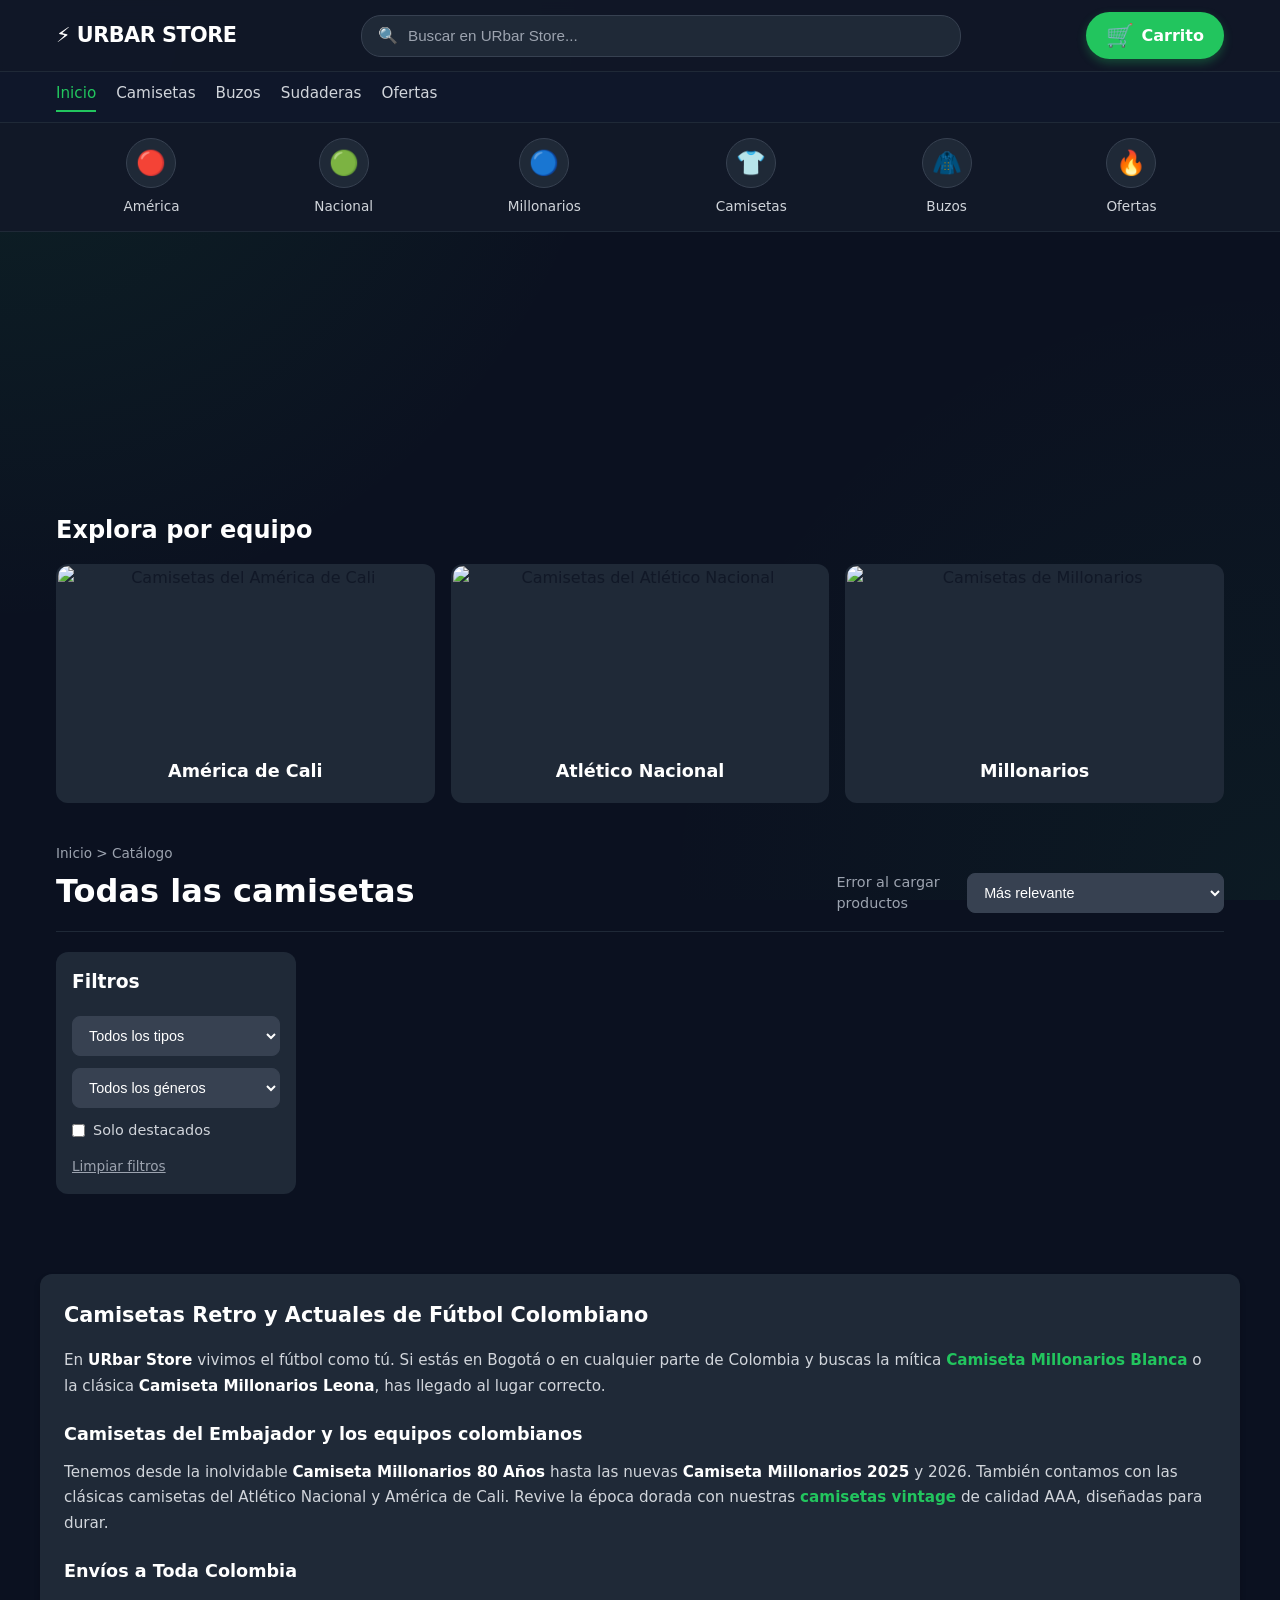
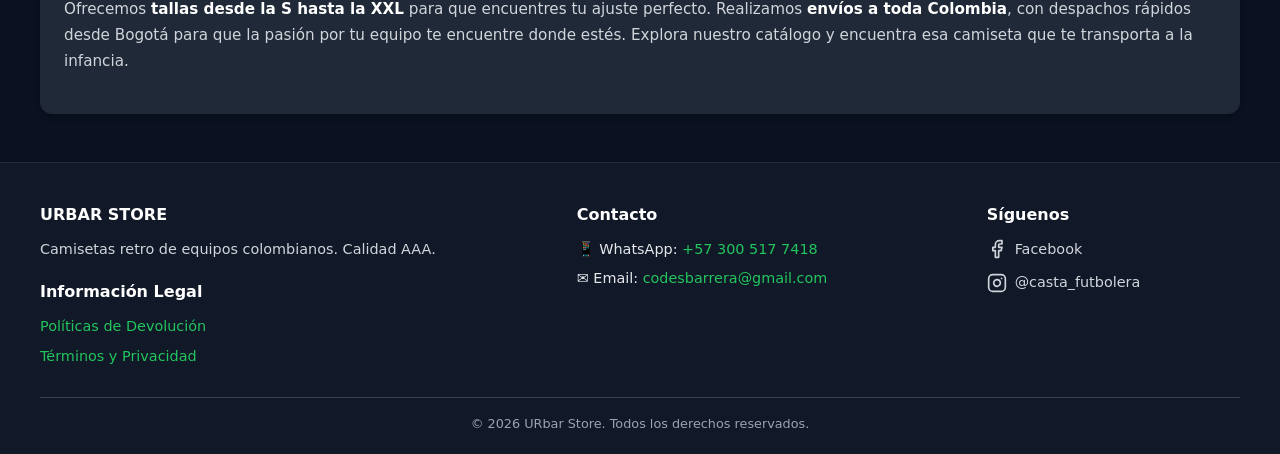
==== commit 5f04c028: "Update index.html" ====
--- a/index.html
+++ b/index.html
@@ -169,7 +169,7 @@
   </main>
 
   <!-- ==================== VISTA 2: DETALLE DEL PRODUCTO ==================== -->
-  <div id="productDetailView" class="main-content hidden">
+  <main id="productDetailView" class="main-content hidden">
     <div class="breadcrumbs" style="margin-bottom: 20px;">
       <a href="#" onclick="showCatalog(event)" style="color: #22c55e; text-decoration: none;">Inicio</a> > Catálogo > <span id="detailBreadcrumb">Producto</span>
     </div>
@@ -190,6 +190,8 @@
         <h1 class="detail-title" id="detailTitle">Nombre del Producto</h1>
         <p class="detail-price" id="detailPrice">$0</p>
         
+        <p id="detailDesc" style="color: #4b5563; font-size: 0.95rem; margin-bottom: 16px; line-height: 1.6; font-style: italic;"></p>
+
         <hr class="divider" />
         
         <div class="detail-options">
@@ -208,19 +210,18 @@
         </button>
       </div>
     </div>
-  </div>
+  </main>
 
   <!-- ==================== BLOQUE DE TEXTO SEO ==================== -->
   <section class="seo-text-section" style="max-width: 1200px; margin: 40px auto; padding: 24px; background: #1f2937; border-radius: 12px; color: #d1d5db; font-size: 0.95rem; line-height: 1.7; box-shadow: 0 4px 6px rgba(0,0,0,0.2);">
-    <h2 style="color: #fff; font-size: 1.3rem; margin-bottom: 15px; font-weight: 800;">Camisetas Retro de Fútbol Colombiano: Pasión que se Hereda</h2>
-    <p style="margin-bottom: 15px;">En <strong style="color: #fff;">URbar Store</strong> vivimos el fútbol como tú. Por eso, traemos la mejor selección de <strong style="color: #22c55e;">camisetas retro de fútbol colombiano</strong>, para que lleves la historia de tu equipo en el pecho. Sabemos que una camiseta es más que una prenda; es un recuerdo, una final, un gol en el último minuto.</p>
+    <h2 style="color: #fff; font-size: 1.3rem; margin-bottom: 15px; font-weight: 800;">Camisetas Retro y Actuales de Fútbol Colombiano</h2>
+    <p style="margin-bottom: 15px;">En <strong style="color: #fff;">URbar Store</strong> vivimos el fútbol como tú. Si estás en Bogotá o en cualquier parte de Colombia y buscas la mítica <strong style="color: #22c55e;">Camiseta Millonarios Blanca</strong> o la clásica <strong style="color: #fff;">Camiseta Millonarios Leona</strong>, has llegado al lugar correcto.</p>
     
-    <h3 style="color: #fff; font-size: 1.1rem; margin-top: 20px; margin-bottom: 10px; font-weight: 700;">Camisetas Retro del América de Cali, Nacional y Millonarios</h3>
-    <p style="margin-bottom: 15px;">Encuentra las míticas camisetas del <strong style="color: #fff;">América de Cali</strong>, del <strong style="color: #fff;">Atlético Nacional</strong> y de <strong style="color: #fff;">Millonarios</strong>. Revive la época dorada del fútbol colombiano con nuestras <strong style="color: #22c55e;">camisetas vintage</strong> de los años 80, 90 y 2000. Cada una de nuestras prendas es seleccionada pensando en la calidad y en la fidelidad de los diseños que marcaron época.</p>
+    <h3 style="color: #fff; font-size: 1.1rem; margin-top: 20px; margin-bottom: 10px; font-weight: 700;">Camisetas del Embajador y los equipos colombianos</h3>
+    <p style="margin-bottom: 15px;">Tenemos desde la inolvidable <strong style="color: #fff;">Camiseta Millonarios 80 Años</strong> hasta las nuevas <strong style="color: #fff;">Camiseta Millonarios 2025</strong> y 2026. También contamos con las clásicas camisetas del Atlético Nacional y América de Cali. Revive la época dorada con nuestras <strong style="color: #22c55e;">camisetas vintage</strong> de calidad AAA, diseñadas para durar.</p>
     
-    <h3 style="color: #fff; font-size: 1.1rem; margin-top: 20px; margin-bottom: 10px; font-weight: 700;">Calidad AAA y Envíos a Toda Colombia</h3>
-    <p style="margin-bottom: 15px;">Nuestras <strong style="color: #fff;">camisetas retro de fútbol</strong> son de <strong style="color: #22c55e;">Calidad AAA</strong>, lo que garantiza durabilidad y un diseño que no se destiñe con el tiempo. Ofrecemos <strong style="color: #fff;">tallas desde la S hasta la XXL</strong> para que encuentres tu ajuste perfecto. Además, realizamos <strong style="color: #fff;">envíos a toda Colombia</strong>, para que la pasión por tu equipo te encuentre donde estés.</p>
-    <p>Si buscas una <strong style="color: #fff;">camiseta retro original</strong> o una <strong style="color: #fff;">réplica de alta calidad</strong>, en URbar Store tenemos la que necesitas. Explora nuestro catálogo y encuentra esa camiseta que te transporta a la infancia.</p>
+    <h3 style="color: #fff; font-size: 1.1rem; margin-top: 20px; margin-bottom: 10px; font-weight: 700;">Envíos a Toda Colombia</h3>
+    <p style="margin-bottom: 15px;">Ofrecemos <strong style="color: #fff;">tallas desde la S hasta la XXL</strong> para que encuentres tu ajuste perfecto. Realizamos <strong style="color: #fff;">envíos a toda Colombia</strong>, con despachos rápidos desde Bogotá para que la pasión por tu equipo te encuentre donde estés. Explora nuestro catálogo y encuentra esa camiseta que te transporta a la infancia.</p>
   </section>
 
   <!-- ==================== FOOTER ==================== -->
@@ -229,15 +230,13 @@
       <div class="footer-col">
         <h2 class="footer-title">URBAR STORE</h2>
         <p>Camisetas retro de equipos colombianos. Calidad AAA.</p>
-        <div class="payment-methods">
-          <p style="margin-top: 15px; font-size: 0.8rem; color: #9ca3af;">Medios de pago:</p>
-          <div class="payment-icons">
-            <span title="Tarjeta de Crédito">💳</span> 
-            <span title="Transferencia">🏦</span> 
-            <span title="Efectivo">💵</span> 
-            <span title="Nequi / Daviplata">📱</span>
-          </div>
-        </div>
+        
+        <!-- NUEVA SECCIÓN LEGAL (Requerida por Google Merchant) -->
+        <h2 class="footer-title" style="margin-top: 20px;">Información Legal</h2>
+        <ul class="footer-list">
+          <li><a href="/politicas.html" target="_blank">Políticas de Devolución</a></li>
+          <li><a href="/politicas.html" target="_blank">Términos y Privacidad</a></li>
+        </ul>
       </div>
       
       <div class="footer-col">
